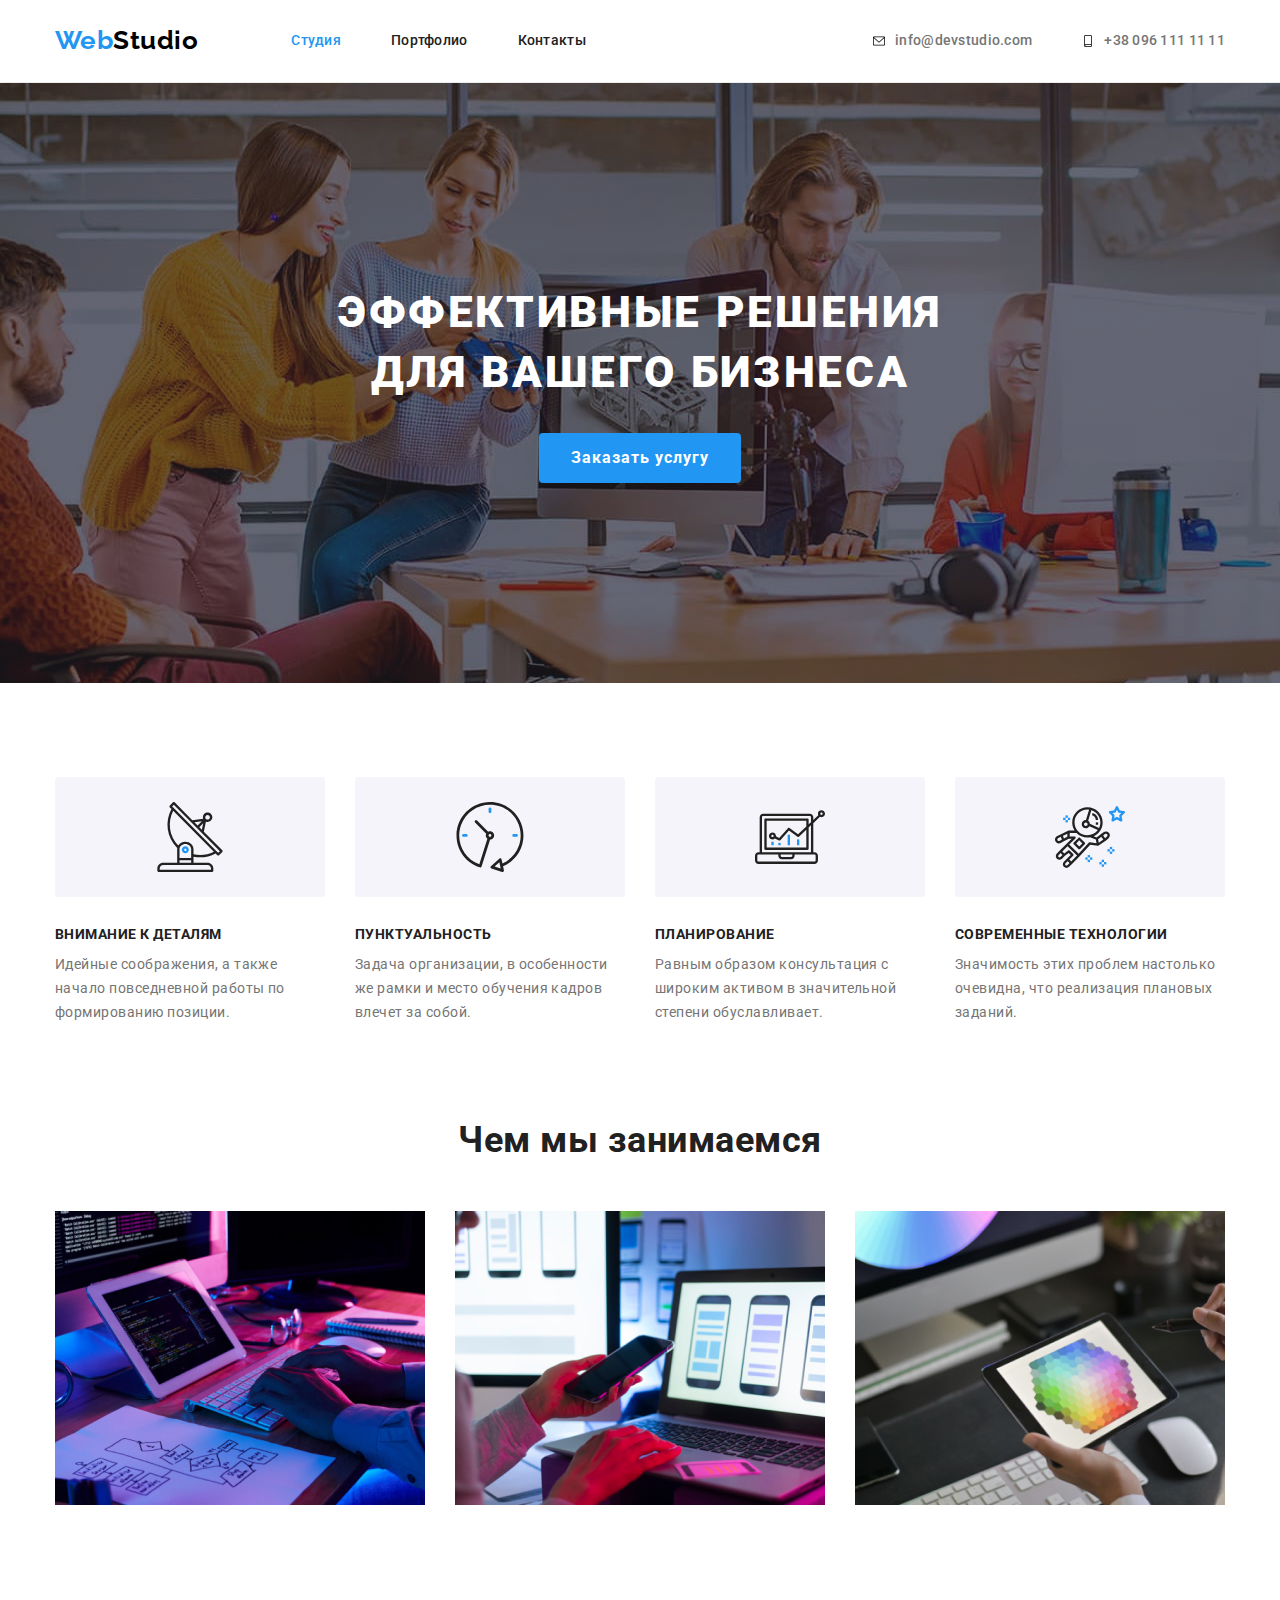
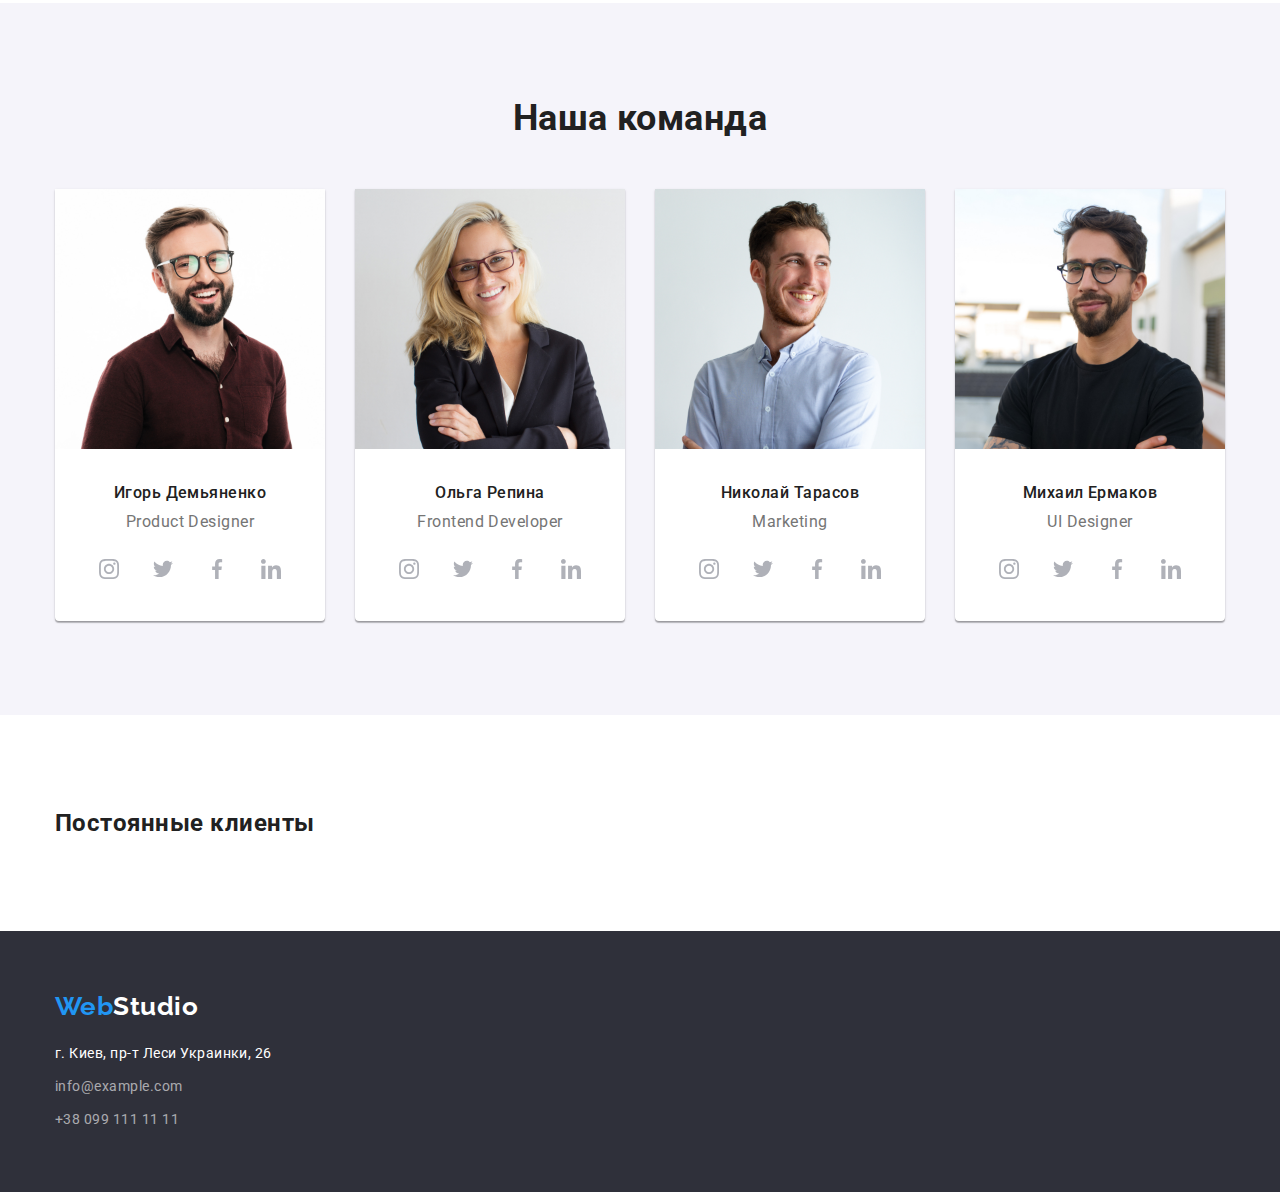
==== index.html @ ecc4beb7 "I copied the repository of the fourth homework" ====
<!DOCTYPE html>
<html lang="ru">

<head>
	<meta charset="UTF-8" />
	<meta http-equiv="X-UA-Compatible" content="IE=edge" />
	<meta name="viewport" content="width=device-width, initial-scale=1.0" />
	<title>Studio</title>
	<link rel="preconnect" href="https://fonts.googleapis.com" />
	<link rel="preconnect" href="https://fonts.gstatic.com" crossorigin />
	<link
		href="https://fonts.googleapis.com/css2?family=Raleway:wght@700&family=Roboto:wght@400;500;700;900&display=swap"
		rel="stylesheet" />
	<link rel="stylesheet" href="https://cdnjs.cloudflare.com/ajax/libs/modern-normalize/1.1.0/modern-normalize.min.css"
		integrity="sha512-wpPYUAdjBVSE4KJnH1VR1HeZfpl1ub8YT/NKx4PuQ5NmX2tKuGu6U/JRp5y+Y8XG2tV+wKQpNHVUX03MfMFn9Q=="
		crossorigin="anonymous" referrerpolicy="no-referrer" />
	<link rel="stylesheet" href="./CSS/styles.css" />
</head>

<body>
	<!-- Шапка сторінки -->
	<header class="header">
		<div class="container main-nav">
			<nav class="nav">
				<a href="https://rodvelles.github.io/goit-markup-hw-03/" lang="en" class="logo">
					<span class="caption">Web</span>Studio</a>
				<ul class="site-nav list">
					<li class="item">
						<a href="https://rodvelles.github.io/goit-markup-hw-03/" class="link corrent">Студия</a>
					</li>
					<li class="item"><a href="./portfolio.html" class="link">Портфолио</a></li>
					<li class="item"><a href="" class="link">Контакты</a></li>
				</ul>
			</nav>

			<ul class="more list">
				<li class="item"><a href="mailto:info@devstudio.com" lang="en" class="more-link"><svg class="icon-nav"
							width="12px" height="16px">
							<use href="./images/SVG/symbol-defs.svg#icon-envelope"></use>
						</svg> info@devstudio.com</a></li>
				<li class="item"><a href="tel:+380961111111" class="more-link"><svg class="icon-nav" width="12px"
							height="16px">
							<use href="./images/SVG/symbol-defs.svg#icon-smartphone"></use>
						</svg> +38 096 111 11 11</a></li>
			</ul>
		</div>
	</header>

	<!-- Унікальний контент сторінки -->
	<main>
		<!-- Головний банер -->
		<section class="hero">
			<h1 class="hero-title">ЭФФЕКТИВНЫЕ РЕШЕНИЯ ДЛЯ ВАШЕГО БИЗНЕСА</h1>
			<button type="button" class="button">Заказать услугу</button>
		</section>

		<!-- Список переваг -->
		<section class="section">
			<div class="container">
				<h2 class="section-title hidden">Преимущества услуг</h2>
				<ul class="list-items section-list">
					<li class="item-box icon-antenna">
						<h3 class="section-subtitle">ВНИМАНИЕ К ДЕТАЛЯМ</h3>
						<p class="section-text">
							Идейные соображения, а также начало повседневной работы по формированию позиции.
						</p>
					</li>
					<li class="item-box icon-clock">
						<h3 class="section-subtitle">ПУНКТУАЛЬНОСТЬ</h3>
						<p class="section-text">
							Задача организации, в особенности же рамки и место обучения кадров влечет за собой.
						</p>
					</li>
					<li class="item-box icon-diagram">
						<h3 class="section-subtitle">ПЛАНИРОВАНИЕ</h3>
						<p class="section-text">
							Равным образом консультация с широким активом в значительной степени обуславливает.
						</p>
					</li>
					<li class="item-box icon-astronaut">
						<h3 class="section-subtitle">СОВРЕМЕННЫЕ ТЕХНОЛОГИИ</h3>
						<p class="section-text">Значимость этих проблем настолько очевидна, что реализация плановых
							заданий.</p>
					</li>
				</ul>
			</div>
		</section>

		<!-- Розгляд послуг -->
		<section class="section sidebar">
			<div class="container">
				<h2 class="section-title heading">Чем мы занимаемся</h2>
				<ul class="list-items">
					<li><img src="./images/work1.jpg" alt="Работа с кодом" width="370" /></li>
					<li><img src="./images/work2.jpg" alt="Работа с интерфейсом" width="370" /></li>
					<li><img src="./images/work3.jpg" alt="Работа с цветами" width="370" /></li>
				</ul>
			</div>
		</section>

		<!-- Члени команди -->
		<section class="section section-team">
			<div class="container">
				<h2 class="section-title">Наша команда</h2>
				<ul class="list-items">
					<li class="team-box">
						<img src="./images/foto1.jpg" alt="Игорь Демьяненко" width="270" />
						<div class="text-container">
							<h3 class="section-name">Игорь Демьяненко</h3>
							<p lang="en" class="profession">Product Designer</p>
							<ul class="net">
								<li class="network"><a href="" class="inst"><svg class="network-icon" width="20px"
											height="20px">
											<use href="./images/SVG/symbol-defs.svg#icon-instagram"></use>
										</svg></a></li>
								<li class="network"><a href="" class="inst"><svg class="network-icon" width="20px"
											height="20px">
											<use href="./images/SVG/symbol-defs.svg#icon-twitter"></use>
										</svg></a></li>
								<li class="network"><a href="" class="inst"><svg class="network-icon" width="20px"
											height="20px">
											<use href="./images/SVG/symbol-defs.svg#icon-facebook"></use>
										</svg></a></li>
								<li class="network"><a href="" class="inst"><svg class="network-icon" width="20px"
											height="20px">
											<use href="./images/SVG/symbol-defs.svg#icon-linkedin"></use>
										</svg></a></li>
							</ul>
						</div>

					</li>
					<li class="team-box">
						<img src="./images/foto2.jpg" alt="Ольга Репина" width="270" />
						<div class="text-container">
							<h3 class="section-name">Ольга Репина</h3>
							<p lang="en" class="profession">Frontend Developer</p>
							<ul class="net">
								<li class="network"><a href="" class="inst"><svg class="network-icon" width="20px"
											height="20px">
											<use href="./images/SVG/symbol-defs.svg#icon-instagram"></use>
										</svg></a></li>
								<li class="network"><a href="" class="inst"><svg class="network-icon" width="20px"
											height="20px">
											<use href="./images/SVG/symbol-defs.svg#icon-twitter"></use>
										</svg></a></li>
								<li class="network"><a href="" class="inst"><svg class="network-icon" width="20px"
											height="20px">
											<use href="./images/SVG/symbol-defs.svg#icon-facebook"></use>
										</svg></a></li>
								<li class="network"><a href="" class="inst"><svg class="network-icon" width="20px"
											height="20px">
											<use href="./images/SVG/symbol-defs.svg#icon-linkedin"></use>
										</svg></a></li>
							</ul>
						</div>

					</li>
					<li class="team-box">
						<img src="./images/foto3.jpg" alt="Николай Тарасов" width="270" />
						<div class="text-container">
							<h3 class="section-name">Николай Тарасов</h3>
							<p lang="en" class="profession">Marketing</p>
							<ul class="net">
								<li class="network"><a href="" class="inst"><svg class="network-icon" width="20px"
											height="20px">
											<use href="./images/SVG/symbol-defs.svg#icon-instagram"></use>
										</svg></a></li>
								<li class="network"><a href="" class="inst"><svg class="network-icon" width="20px"
											height="20px">
											<use href="./images/SVG/symbol-defs.svg#icon-twitter"></use>
										</svg></a></li>
								<li class="network"><a href="" class="inst"><svg class="network-icon" width="20px"
											height="20px">
											<use href="./images/SVG/symbol-defs.svg#icon-facebook"></use>
										</svg></a></li>
								<li class="network"><a href="" class="inst"><svg class="network-icon" width="20px"
											height="20px">
											<use href="./images/SVG/symbol-defs.svg#icon-linkedin"></use>
										</svg></a></li>
							</ul>
						</div>

					</li>
					<li class="team-box">
						<img src="./images/foto4.jpg" alt="Михаил Ермаков" width="270" />
						<div class="text-container">
							<h3 class="section-name">Михаил Ермаков</h3>
							<p lang="en" class="profession">UI Designer</p>
							<ul class="net">
								<li class="network"><a href="" class="inst"><svg class="network-icon" width="20px"
											height="20px">
											<use href="./images/SVG/symbol-defs.svg#icon-instagram"></use>
										</svg></a></li>
								<li class="network"><a href="" class="inst"><svg class="network-icon" width="20px"
											height="20px">
											<use href="./images/SVG/symbol-defs.svg#icon-twitter"></use>
										</svg></a></li>
								<li class="network"><a href="" class="inst"><svg class="network-icon" width="20px"
											height="20px">
											<use href="./images/SVG/symbol-defs.svg#icon-facebook"></use>
										</svg></a></li>
								<li class="network"><a href="" class="inst"><svg class="network-icon" width="20px"
											height="20px">
											<use href="./images/SVG/symbol-defs.svg#icon-linkedin"></use>
										</svg></a></li>
							</ul>
						</div>

					</li>
				</ul>
			</div>
		</section>
		<section class="section-client">
			<div class="container">
				<h2 class="section-title">Постоянные клиенты</h2>
			</div>
		</section>
	</main>

	<!-- Нижні дані -->
	<footer class="footer">
		<div class="container footer-nav">
			<div>
				<a href="https://rodvelles.github.io/goit-markup-hw-03/" lang="en" class="logo slogan">
					<span class="caption">Web</span>Studio</a>
				<address class="address">
					<ul class="footer-adres list">
						<li class="link-addres">
							<a href="https://goo.gl/maps/L85GYHgYwXiJg4kZ8" target="_blank" rel="noreferrer noopener"
								class="address-map">
								г. Киев, пр-т Леси Украинки, 26
							</a>
						</li>
						<li class="link-addres">
							<a href="mailto:info@example.com" class="address-link">info@example.com</a>
						</li>
						<li class="link-addres">
							<a href="tel:+380991111111" class="address-link">+38 099 111 11 11</a>
						</li>
					</ul>
				</address>
			</div>
		</div>
	</footer>
</body>

</html>
---- CSS/styles.css ----
/* Основні кольора для текста 
    Голубий колір заголовка #2196F3;
    Чорний колір заголовка #000000;

    Чорний колір тексту #212121;
    Синій колір наведення #2196F3;

    Білий колір тексту #FFFFFF;
    Білий клір кнопки #FFFFFF;
    Синій колір кнопки #2196F3;
    Сірий колір адреси #2196F3;
    Сірий колір доповнення #757575;
    Сірий колр нижньої адреси rgba(255, 255, 255, 0.6);

    Колір сторінки #E5E5E5;
    Колір Плакату #2F303A;
    Колір вікна команди #F5F4FA;

    Колір кнопки фільтра #F5F4FA;

*/

/* Утиліти */
html {
	box-sizing: border-box;
}

*,
*::before,
*::after {
	box-sizing: inherit;
	padding: 0;
	margin: 0;
}

:root {
	--primary-text-color: #757575;
	--title-color: #212121;
	--accent-color: #2196f3;
	--primary-btn-bgc: #f5f4fa;
	--accent-btn-color: #ffffff;
	--primary-icon-color: #AFB1B8;
}

body {
	background-color: #ffffff;
	color: var(--title-color);
	font-family: Roboto, sans-serif;
	letter-spacing: 0.03em;
}

ul {
	list-style: none;
}

.list {
	margin: 0;
	padding: 0;
}

/* Оформлення шапки */
.header {
	padding-top: 25px;
	padding-bottom: 25px;
	border-bottom: 1px solid #ececec;
}

.container {
	margin-left: auto;
	margin-right: auto;
	width: 1200px;
	padding-right: 15px;
	padding-left: 15px;
}

/* Позиціювання шапки */
.nav {
	display: flex;
}

.logo {
	color: #000000;
	font-family: Raleway, sans-seri;
	font-weight: 700;
	font-size: 26px;
	line-height: 1.19;
	text-decoration: none;
}

.caption {
	color: #2196f3;
	font-weight: 700;
	font-size: 26px;
	line-height: 1.19;
}

.main-nav {
	display: flex;
	flex-direction: row;
	align-items: center;
}

/* Сайт зараз */

.site-nav {
	display: flex;
	align-items: center;
	margin-left: 93px;
}

.site-nav .item:not(:last-child) {
	margin-right: 50px;
}

.site-nav .link {
	display: block;
	padding-top: 8px;
	padding-bottom: 8px;

	color: #212121;
	font-weight: 500;
	font-size: 14px;
	line-height: 1.14;
	letter-spacing: 0.02em;
	text-decoration: none;
}

.site-nav .link:hover,
.site-nav .link:focus {
	color: var(--accent-color);
}

.site-nav .link.corrent {
	color: var(--accent-color);
}

/* ПОшта з телефоном */
.more.list {
	margin-left: auto;
	display: flex;
	justify-content: center;
	align-items: center;
}

.more .item:not(:last-child) {
	margin-right: 50px;
}

.icon-nav {
	margin-right: 10px;
}

.more .more-link {
	display: flex;
	justify-content: center;
	align-items: center;

	color: #757575;
	font-weight: 500;
	font-size: 14px;
	line-height: 1.14;
	letter-spacing: 0.02em;
	text-decoration: none;
}

.more .more-link:hover,
.more .more-link:focus {
	color: #2196f3;
	fill: var(--accent-color);
}

/* Герой */
.hero {
	padding-top: 200px;
	padding-bottom: 200px;
	height: 600px;
	max-width: 1600px;
	margin-left: auto;
	margin-right: auto;

	background-image: linear-gradient(to right, rgba(47, 48, 58, 0.4), rgba(47, 48, 58, 0.4)), url(../images/hero.jpg);
	background-repeat: no-repeat;
	background-position: center;
	background-size: cover;

	background-color: #2f303a;
}

.hero .hero-title {
	max-width: 700px;
	margin: 0;
	padding: 0;
	margin-left: auto;
	margin-right: auto;
	margin-bottom: 30px;

	color: #ffffff;
	font-weight: 900;
	font-size: 44px;
	line-height: 1.36;
	text-align: center;
	letter-spacing: 0.06em;
	text-transform: uppercase;
}

.button {
	border-radius: 4px;
	padding: 10px 32px;
	min-width: 200px;
	border: none;
	margin-right: auto;
	margin-left: auto;

	font-family: inherit;
	color: #ffffff;
	background-color: #2196f3;
	font-weight: 700;
	font-size: 16px;
	line-height: 1.88;
	display: flex;
	align-items: center;
	text-align: center;
	letter-spacing: 0.06em;
}

/* Переваги помлуг */
.section {
	padding-top: 94px;
	padding-bottom: 94px;
}

.section .hidden {
	position: absolute;
	width: 1px;
	height: 1px;
	margin: -1px;
	border: 0;
	padding: 0;
	white-space: nowrap;
	clip-path: inset(100%);
	clip: rect(0 0 0 0);
	overflow: hidden;
}

.item-box::before {
	display: block;
	content: "";
	height: 120px;
    background-size: auto;
	background-repeat: no-repeat;
	background-position: center; 
	background: #F5F4FA;
    border-radius: 4px;
	margin-bottom: 30px;
}

.icon-antenna::before{
	background-image: url(../images/SVG/antenna.svg);
    background-size: auto;
	background-repeat: no-repeat;
	background-position: center; 
}

.icon-clock::before {
	background-image: url(../images/SVG/clock.svg);
    background-size: auto;
	background-repeat: no-repeat;
	background-position: center; 
}

.icon-diagram::before {
	background-image: url(../images/SVG/diagram.svg);
    background-size: auto;
	background-repeat: no-repeat;
	background-position: center; 
}

.icon-astronaut::before {
	background-image: url(../images/SVG/astronaut.svg);
    background-size: auto;
	background-repeat: no-repeat;
	background-position: center; 
}

.list-items {
	display: flex;
	justify-content: space-between;
	flex-wrap: wrap;
	margin: 0;
	padding: 0;
}

.item-box {
	width: 270px;
}

.section .section-title {
	margin-top: 0;
	margin-bottom: 50px;

	font-weight: 700;
	font-size: 36px;
	line-height: 1.17;
	text-align: center;
}

.section .section-subtitle {
	margin: 0;
	margin-bottom: 10px;

	font-weight: 700;
	font-size: 14px;
	line-height: 1.14;
	text-transform: uppercase;
}

.section .section-text {
	margin-top: 0;
	margin-bottom: 0;

	color: var(--primary-text-color);
	font-weight: 400;
	font-size: 14px;
	line-height: 1.71;
}

/* Розгляд послуг */
.section.sidebar {
	padding-top: 0;
}

/* Члени команди */
.section.section-team {
	background: #F5F4FA;
}

.team-box {
	width: 270px;
	box-shadow: 0px 1px 3px rgba(0, 0, 0, 0.12), 0px 1px 1px rgba(0, 0, 0, 0.14), 0px 2px 1px rgba(0, 0, 0, 0.2);
    border-radius: 0px 0px 4px 4px;

	background-color: #ffffff;
}

.text-container {
	padding-top: 30px;
	padding-bottom: 30px;
}

.section .section-name {
	margin-bottom: 10px;

	font-weight: 500;
	font-size: 16px;
	line-height: 1.19;
	text-align: center;
}

.section .profession {
	margin-top: 0;
	margin-bottom: 16px;

	color: #757575;
	font-weight: 400;
	font-size: 16px;
	line-height: 1.19;
	text-align: center;
}

.network {
	text-decoration: none;
	display: inline-block;
}

.inst {
	width: 44px;
	height: 44px;
	border-radius: 50%;
	display: flex;
	justify-content: center;
	align-items: center;
	fill: var(--primary-icon-color);
}

.network:not(:last-child){
	margin-right: 10px;
}
.net {
	display: flex;
	justify-content: center;
	align-items: center;
}

.inst:focus,
.inst:hover {
	fill: var(--accent-btn-color);
	background-color: var(--accent-color);
}

/* База клієнтів */
.section-client {
	padding-top: 94px;
	padding-bottom: 94px;

	background-color: #ffffff;
}

/* Футер */
.footer {
	background-color: #2f303a;
	padding-top: 60px;
	padding-bottom: 60px;
}

.footer-nav {
	display: flex;
}

.logo.slogan {
	color: #ffffff;
}

.address {
	margin-top: 20px;
}

.link-addres:not(:last-child) {
	margin-bottom: 9px;
}

.address .address-map {
	color: #ffffff;
	font-style: normal;
	font-weight: 400;
	font-size: 14px;
	line-height: 1.71;
	text-decoration: none;
}

.address .address-link {
	font-style: normal;
	font-weight: 400;
	font-size: 14px;
	line-height: 1.71;
	color: rgba(255, 255, 255, 0.6);
	text-decoration: none;
}

.address .address-link:hover,
.address .address-link:focus {
	color: var(--accent-color);
}

/* Портфоліо */
.visually-hidden {
	position: absolute;
	width: 1px;
	height: 1px;
	margin: -1px;
	border: 0;
	padding: 0;
	white-space: nowrap;
	clip-path: inset(100%);
	clip: rect(0 0 0 0);
	overflow: hidden;
}

/* Фільтир */

.buttons {
	display: flex;
	justify-content: center;
	margin-top: 0;
	margin-bottom: 50px;
}

.buttons .btn-item:not(:last-child) {
	margin-right: 8px;
}

.buttons .btn {
	border-radius: 4px;
	padding: 6px 22px;
	border: none;

	font-family: inherit;
	color: var(--title-color);
	background-color: var(--primary-btn-bgc);
	font-weight: 500;
	font-size: 16px;
	line-height: 1.62;
	text-align: center;
	letter-spacing: 0.03em;
}

.buttons .btn:hover,
.buttons .btn:focus {
	color: var(--accent-btn-color);
	background-color: var(--accent-color);
}

/* Список проектів */
.items {
	display: flex;
	flex-wrap: wrap;
	justify-content: center;
}

.items .item-features:not(:nth-child(n + 7)) {
	margin-bottom: 30px;
}

.items .item-features:not(:nth-child(3n)) {
	margin-right: 30px;
}

.link-content {
	text-decoration: none;
}

.feactures-content {
	padding: 20px 24px;
	border: 1px solid #eeeeee;
	border-top: none;
	background-color: #ffffff;
}

.items .subject {
	margin-bottom: 4px;
	text-align: start;

	color: var(--title-color);
	font-weight: 700;
	font-size: 18px;
	line-height: 2;
	letter-spacing: 0.06em;
}

.items .subject-text {
	color: var(--primary-text-color);
	font-weight: 400;
	font-size: 16px;
	line-height: 1.88;
}
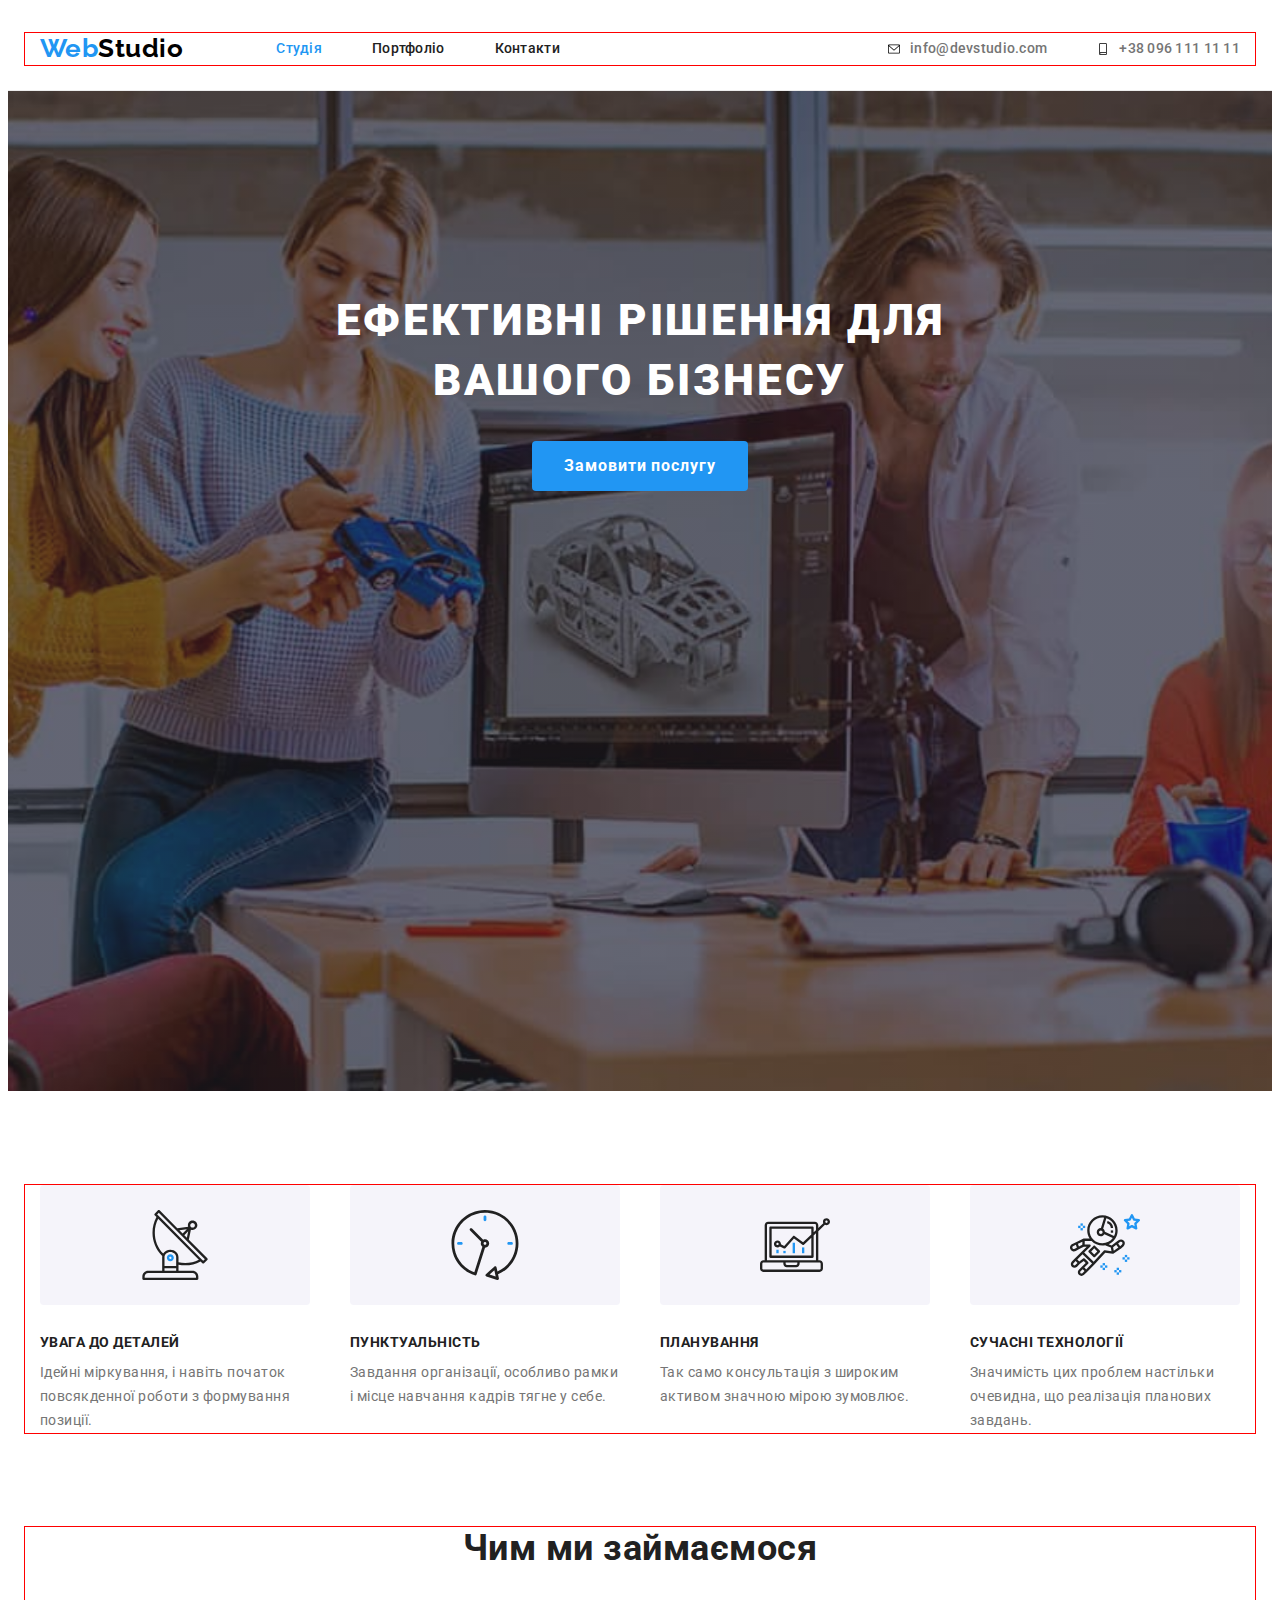
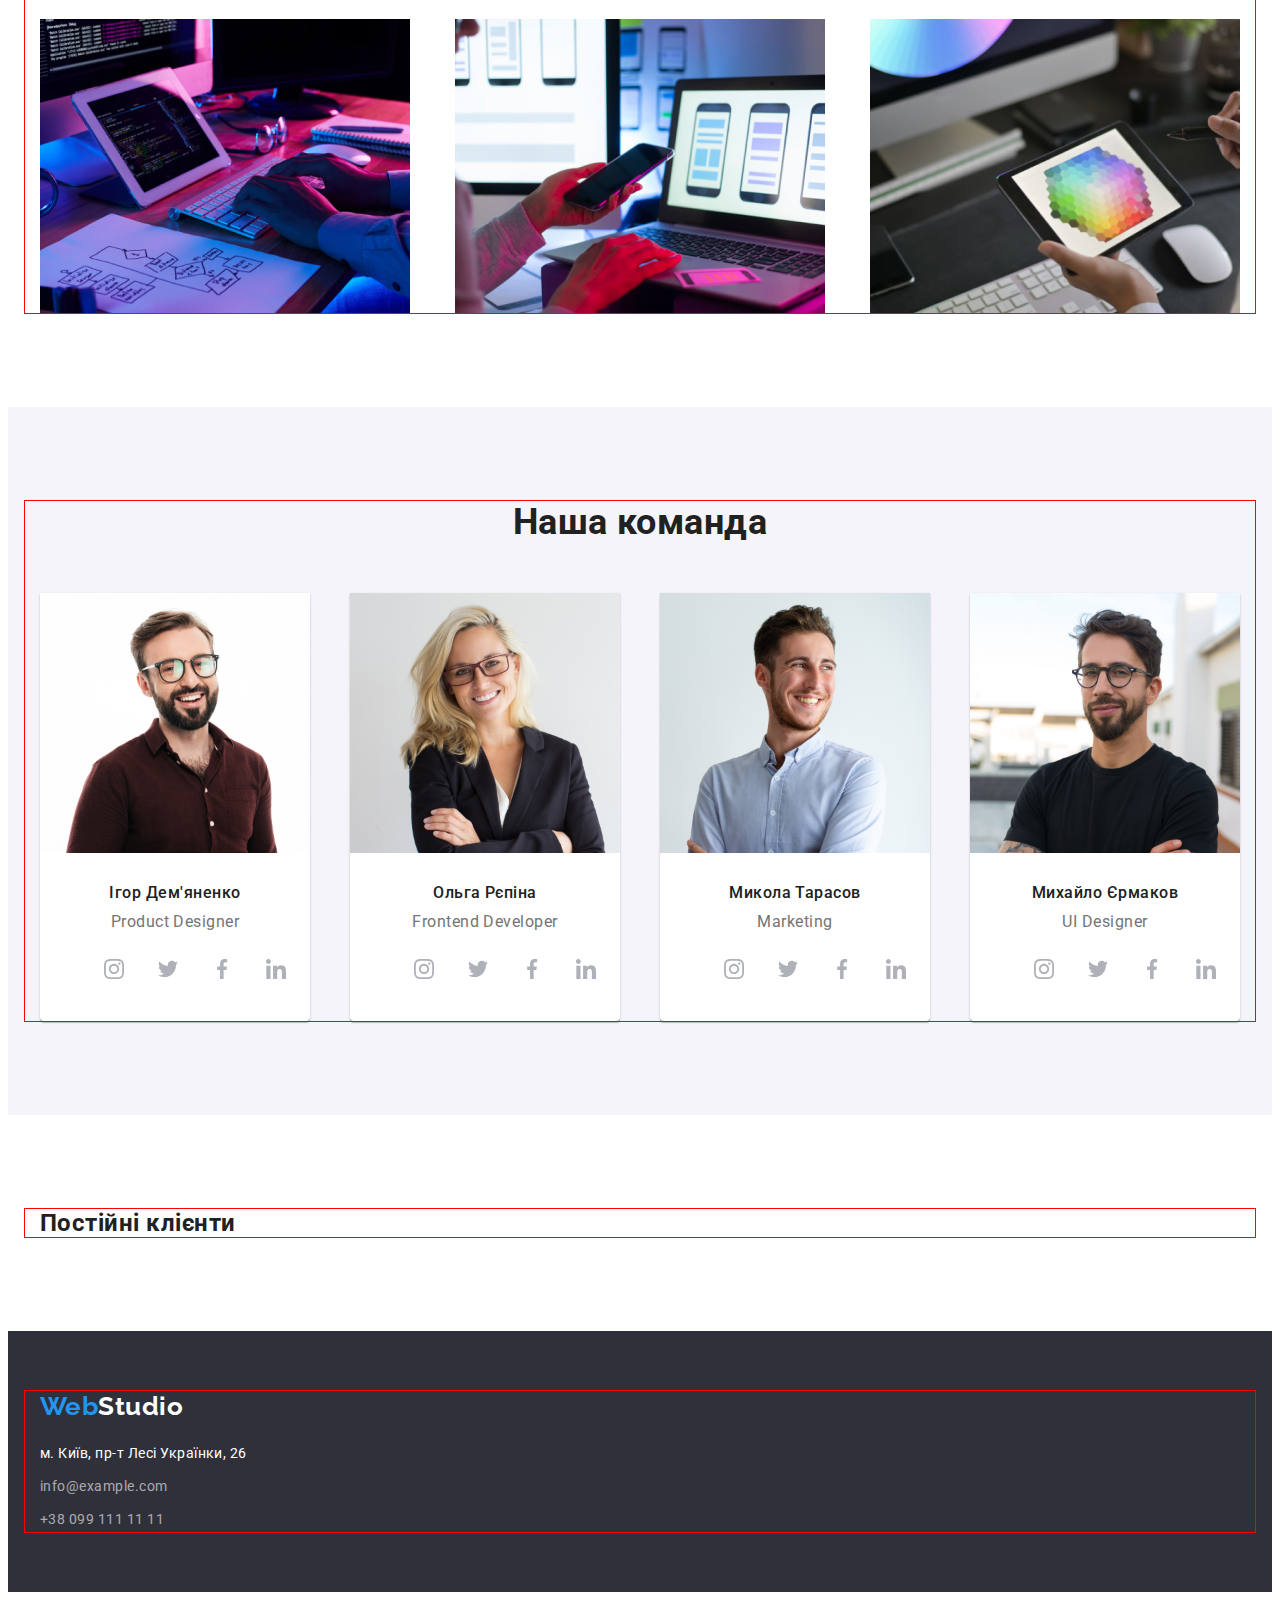
==== commit c42f8b7c: "Поміняв мову" ====
--- a/index.html
+++ b/index.html
@@ -1,5 +1,5 @@
 <!DOCTYPE html>
-<html lang="ru">
+<html lang="uk">
 
 <head>
 	<meta charset="UTF-8" />
@@ -26,10 +26,10 @@
 					<span class="caption">Web</span>Studio</a>
 				<ul class="site-nav list">
 					<li class="item">
-						<a href="https://rodvelles.github.io/goit-markup-hw-03/" class="link corrent">Студия</a>
-					</li>
-					<li class="item"><a href="./portfolio.html" class="link">Портфолио</a></li>
-					<li class="item"><a href="" class="link">Контакты</a></li>
+						<a href="https://rodvelles.github.io/goit-markup-hw-03/" class="link corrent">Студія</a>
+					</li>
+					<li class="item"><a href="./portfolio.html" class="link">Портфоліо</a></li>
+					<li class="item"><a href="" class="link">Контакти</a></li>
 				</ul>
 			</nav>
 
@@ -50,37 +50,38 @@
 	<main>
 		<!-- Головний банер -->
 		<section class="hero">
-			<h1 class="hero-title">ЭФФЕКТИВНЫЕ РЕШЕНИЯ ДЛЯ ВАШЕГО БИЗНЕСА</h1>
-			<button type="button" class="button">Заказать услугу</button>
+			<h1 class="hero-title">Ефективні рішення для вашого бізнесу</h1>
+			<button type="button" class="button">Замовити послугу</button>
 		</section>
 
 		<!-- Список переваг -->
 		<section class="section">
 			<div class="container">
-				<h2 class="section-title hidden">Преимущества услуг</h2>
+				<h2 class="section-title hidden">Переваги послуг</h2>
 				<ul class="list-items section-list">
 					<li class="item-box icon-antenna">
-						<h3 class="section-subtitle">ВНИМАНИЕ К ДЕТАЛЯМ</h3>
-						<p class="section-text">
-							Идейные соображения, а также начало повседневной работы по формированию позиции.
+						<h3 class="section-subtitle">УВАГА ДО ДЕТАЛЕЙ</h3>
+						<p class="section-text">
+							Ідейні міркування, і навіть початок повсякденної роботи з формування позиції.
 						</p>
 					</li>
 					<li class="item-box icon-clock">
-						<h3 class="section-subtitle">ПУНКТУАЛЬНОСТЬ</h3>
-						<p class="section-text">
-							Задача организации, в особенности же рамки и место обучения кадров влечет за собой.
+						<h3 class="section-subtitle">ПУНКТУАЛЬНІСТЬ</h3>
+						<p class="section-text">
+							Завдання організації, особливо рамки і місце навчання кадрів тягне у себе.
 						</p>
 					</li>
 					<li class="item-box icon-diagram">
-						<h3 class="section-subtitle">ПЛАНИРОВАНИЕ</h3>
-						<p class="section-text">
-							Равным образом консультация с широким активом в значительной степени обуславливает.
+						<h3 class="section-subtitle">ПЛАНУВАННЯ</h3>
+						<p class="section-text">
+							Так само консультація з широким активом значною мірою зумовлює.
 						</p>
 					</li>
 					<li class="item-box icon-astronaut">
-						<h3 class="section-subtitle">СОВРЕМЕННЫЕ ТЕХНОЛОГИИ</h3>
-						<p class="section-text">Значимость этих проблем настолько очевидна, что реализация плановых
-							заданий.</p>
+						<h3 class="section-subtitle">СУЧАСНІ ТЕХНОЛОГІЇ</h3>
+						<p class="section-text">
+							Значимість цих проблем настільки очевидна, що реалізація планових завдань.
+						</p>
 					</li>
 				</ul>
 			</div>
@@ -89,11 +90,11 @@
 		<!-- Розгляд послуг -->
 		<section class="section sidebar">
 			<div class="container">
-				<h2 class="section-title heading">Чем мы занимаемся</h2>
+				<h2 class="section-title heading">Чим ми займаємося</h2>
 				<ul class="list-items">
-					<li><img src="./images/work1.jpg" alt="Работа с кодом" width="370" /></li>
-					<li><img src="./images/work2.jpg" alt="Работа с интерфейсом" width="370" /></li>
-					<li><img src="./images/work3.jpg" alt="Работа с цветами" width="370" /></li>
+					<li><img src="./images/work1.jpg" alt="Робота з кодом" width="370" /></li>
+					<li><img src="./images/work2.jpg" alt="Робота з інтирфейсом" width="370" /></li>
+					<li><img src="./images/work3.jpg" alt="Робота з кольорами" width="370" /></li>
 				</ul>
 			</div>
 		</section>
@@ -106,7 +107,7 @@
 					<li class="team-box">
 						<img src="./images/foto1.jpg" alt="Игорь Демьяненко" width="270" />
 						<div class="text-container">
-							<h3 class="section-name">Игорь Демьяненко</h3>
+							<h3 class="section-name">Ігор Дем'яненко</h3>
 							<p lang="en" class="profession">Product Designer</p>
 							<ul class="net">
 								<li class="network"><a href="" class="inst"><svg class="network-icon" width="20px"
@@ -132,7 +133,7 @@
 					<li class="team-box">
 						<img src="./images/foto2.jpg" alt="Ольга Репина" width="270" />
 						<div class="text-container">
-							<h3 class="section-name">Ольга Репина</h3>
+							<h3 class="section-name">Ольга Рєпіна</h3>
 							<p lang="en" class="profession">Frontend Developer</p>
 							<ul class="net">
 								<li class="network"><a href="" class="inst"><svg class="network-icon" width="20px"
@@ -158,7 +159,7 @@
 					<li class="team-box">
 						<img src="./images/foto3.jpg" alt="Николай Тарасов" width="270" />
 						<div class="text-container">
-							<h3 class="section-name">Николай Тарасов</h3>
+							<h3 class="section-name">Микола Тарасов</h3>
 							<p lang="en" class="profession">Marketing</p>
 							<ul class="net">
 								<li class="network"><a href="" class="inst"><svg class="network-icon" width="20px"
@@ -184,7 +185,7 @@
 					<li class="team-box">
 						<img src="./images/foto4.jpg" alt="Михаил Ермаков" width="270" />
 						<div class="text-container">
-							<h3 class="section-name">Михаил Ермаков</h3>
+							<h3 class="section-name">Михайло Єрмаков</h3>
 							<p lang="en" class="profession">UI Designer</p>
 							<ul class="net">
 								<li class="network"><a href="" class="inst"><svg class="network-icon" width="20px"
@@ -212,7 +213,7 @@
 		</section>
 		<section class="section-client">
 			<div class="container">
-				<h2 class="section-title">Постоянные клиенты</h2>
+				<h2 class="section-title">Постійні клієнти</h2>
 			</div>
 		</section>
 	</main>
@@ -228,7 +229,7 @@
 						<li class="link-addres">
 							<a href="https://goo.gl/maps/L85GYHgYwXiJg4kZ8" target="_blank" rel="noreferrer noopener"
 								class="address-map">
-								г. Киев, пр-т Леси Украинки, 26
+								м. Київ, пр-т Лесі Українки, 26
 							</a>
 						</li>
 						<li class="link-addres">
--- a/CSS/styles.css
+++ b/CSS/styles.css
@@ -21,16 +21,22 @@
 */
 
 /* Утиліти */
-html {
-	box-sizing: border-box;
-}
-
-*,
-*::before,
-*::after {
-	box-sizing: inherit;
-	padding: 0;
+h1,
+h2,
+h3,
+h4,
+h5,
+h6,
+p {
 	margin: 0;
+}
+
+button {
+	cursor: pointer;
+}
+
+img {
+	display: block;
 }
 
 :root {
@@ -54,6 +60,7 @@
 }
 
 .list {
+	list-style: none;
 	margin: 0;
 	padding: 0;
 }
@@ -71,9 +78,16 @@
 	width: 1200px;
 	padding-right: 15px;
 	padding-left: 15px;
+	outline: 1px solid red;
 }
 
 /* Позиціювання шапки */
+
+.main-nav {
+	display: flex;
+	align-items: center;
+}
+
 .nav {
 	display: flex;
 }
@@ -94,11 +108,6 @@
 	line-height: 1.19;
 }
 
-.main-nav {
-	display: flex;
-	flex-direction: row;
-	align-items: center;
-}
 
 /* Сайт зараз */
 
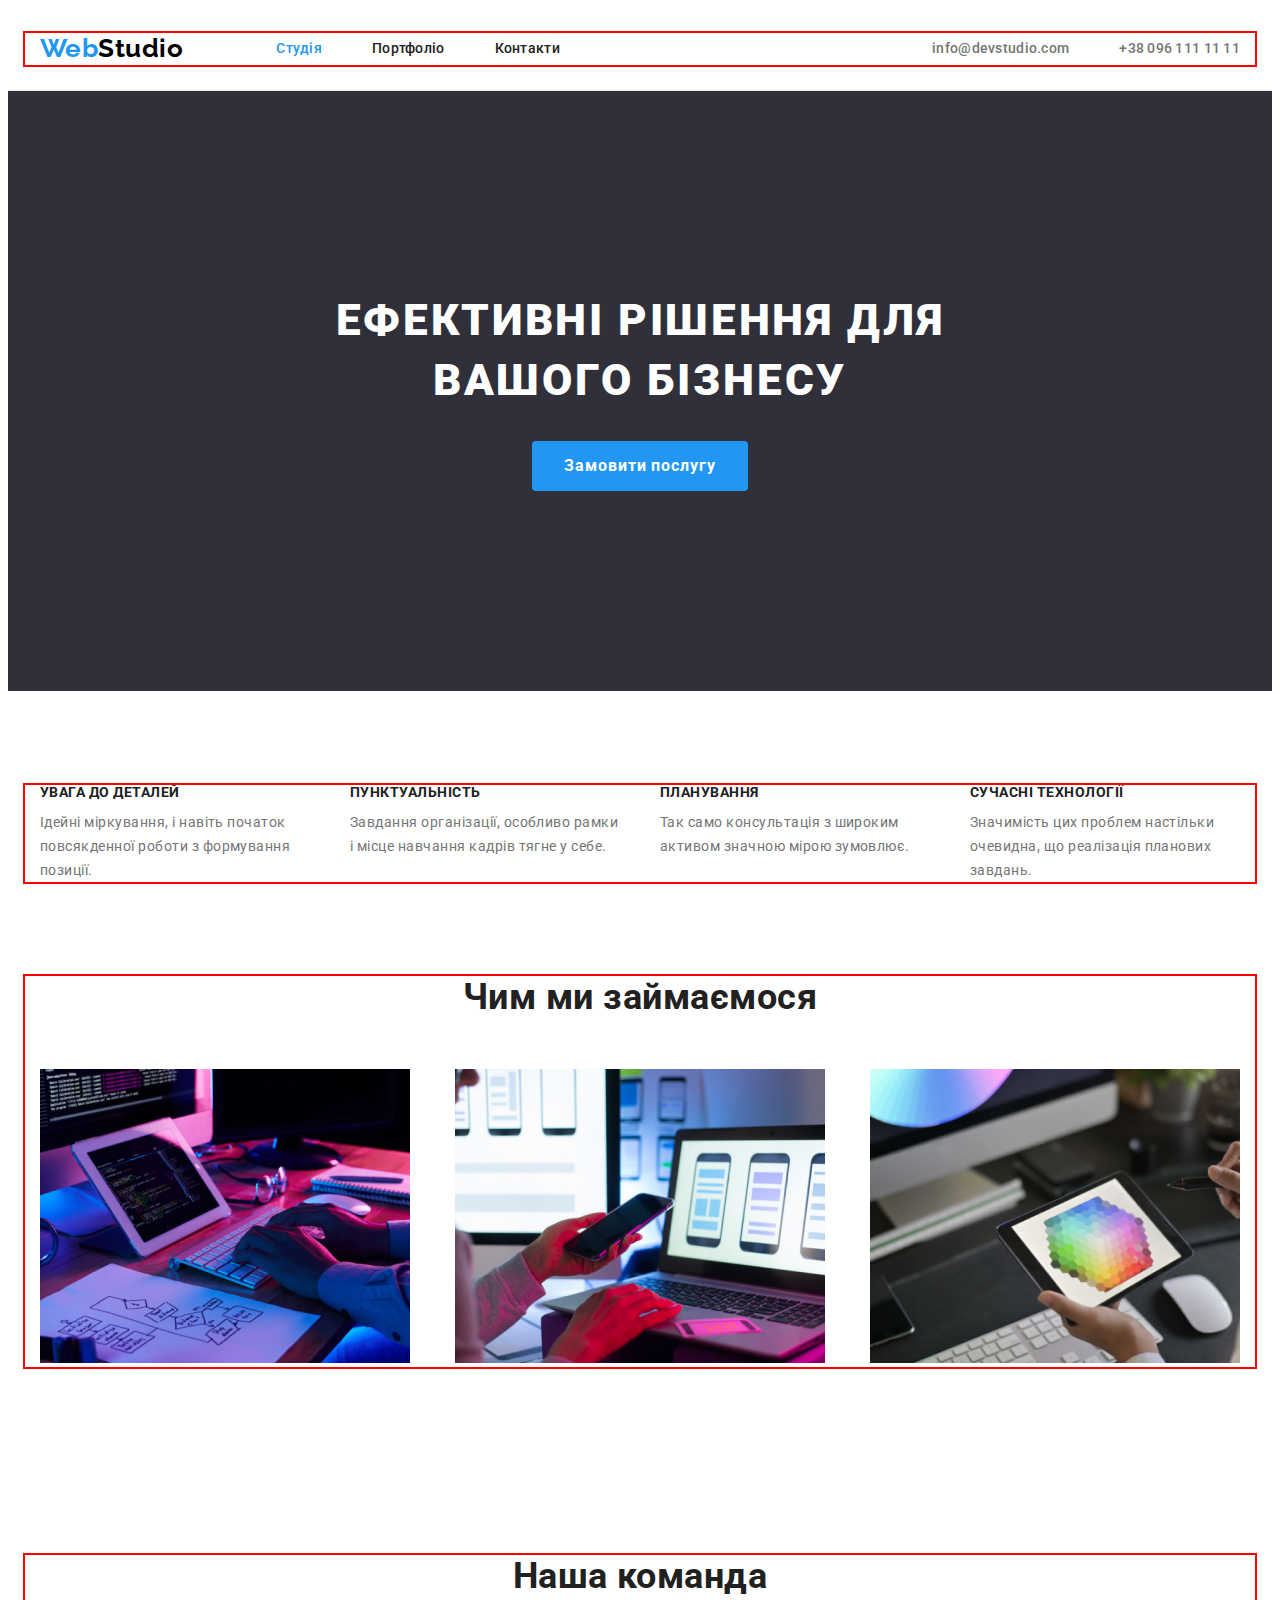
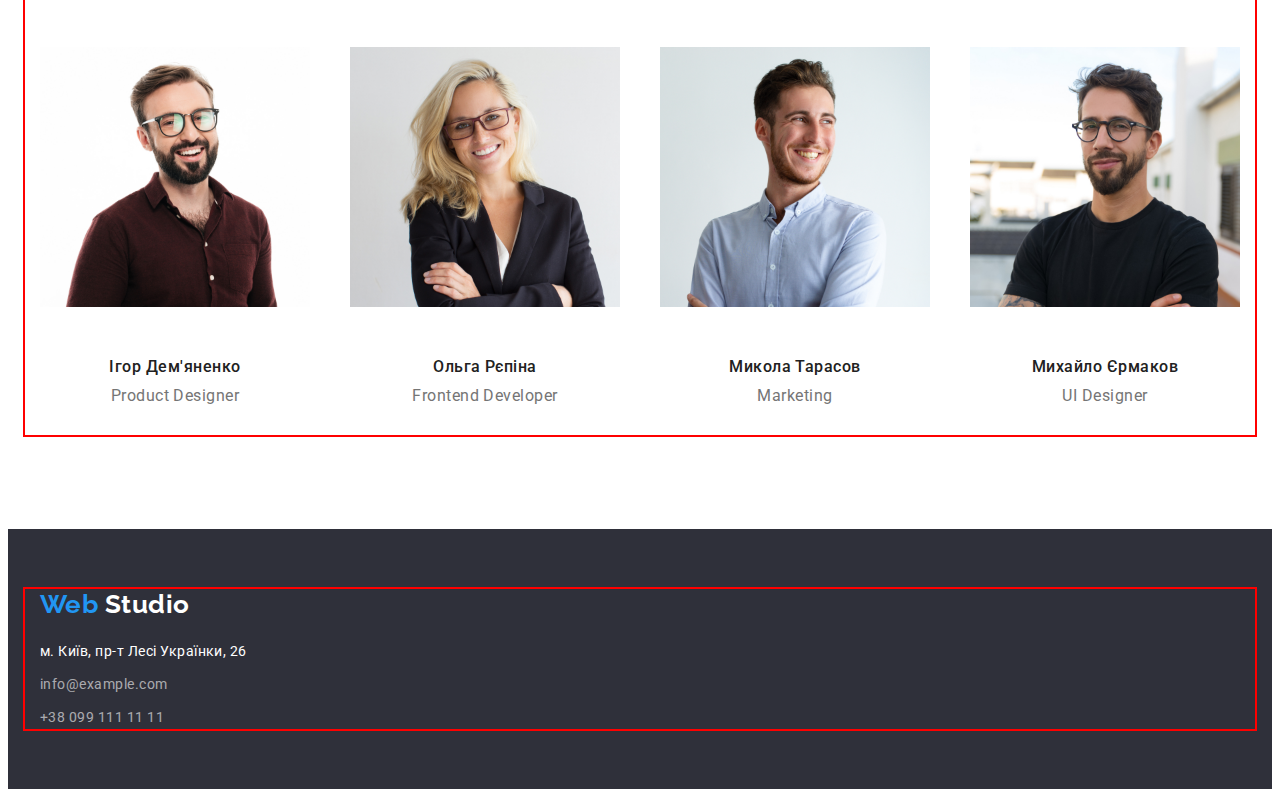
==== commit 67bbd4ad: "Переоформлення тесту" ====
--- a/index.html
+++ b/index.html
@@ -5,7 +5,7 @@
 	<meta charset="UTF-8" />
 	<meta http-equiv="X-UA-Compatible" content="IE=edge" />
 	<meta name="viewport" content="width=device-width, initial-scale=1.0" />
-	<title>Studio</title>
+	<title>Document</title>
 	<link rel="preconnect" href="https://fonts.googleapis.com" />
 	<link rel="preconnect" href="https://fonts.gstatic.com" crossorigin />
 	<link
@@ -18,12 +18,15 @@
 </head>
 
 <body>
-	<!-- Шапка сторінки -->
+
+	<!-- --------------- Шапка сторінки --------------- -->
+
 	<header class="header">
 		<div class="container main-nav">
 			<nav class="nav">
 				<a href="https://rodvelles.github.io/goit-markup-hw-03/" lang="en" class="logo">
-					<span class="caption">Web</span>Studio</a>
+					<span class="caption">Web</span>Studio
+				</a>
 				<ul class="site-nav list">
 					<li class="item">
 						<a href="https://rodvelles.github.io/goit-markup-hw-03/" class="link corrent">Студія</a>
@@ -34,196 +37,118 @@
 			</nav>
 
 			<ul class="more list">
-				<li class="item"><a href="mailto:info@devstudio.com" lang="en" class="more-link"><svg class="icon-nav"
-							width="12px" height="16px">
-							<use href="./images/SVG/symbol-defs.svg#icon-envelope"></use>
-						</svg> info@devstudio.com</a></li>
-				<li class="item"><a href="tel:+380961111111" class="more-link"><svg class="icon-nav" width="12px"
-							height="16px">
-							<use href="./images/SVG/symbol-defs.svg#icon-smartphone"></use>
-						</svg> +38 096 111 11 11</a></li>
+				<li class="item"><a href="mailto:info@devstudio.com" lang="en" class="more-link">info@devstudio.com</a>
+				</li>
+				<li class="item"><a href="tel:+380961111111" class="more-link">+38 096 111 11 11</a></li>
 			</ul>
 		</div>
 	</header>
 
-	<!-- Унікальний контент сторінки -->
+	<!-- --------------- Унікальний контент сторінки --------------- -->
+
 	<main>
-		<!-- Головний банер -->
+
+		<!-- --------------- Головний банер --------------- -->
+
 		<section class="hero">
 			<h1 class="hero-title">Ефективні рішення для вашого бізнесу</h1>
 			<button type="button" class="button">Замовити послугу</button>
 		</section>
 
-		<!-- Список переваг -->
+		<!-- --------------- Список перева --------------- -->
+
 		<section class="section">
 			<div class="container">
 				<h2 class="section-title hidden">Переваги послуг</h2>
 				<ul class="list-items section-list">
-					<li class="item-box icon-antenna">
+					<li class="item-box">
 						<h3 class="section-subtitle">УВАГА ДО ДЕТАЛЕЙ</h3>
 						<p class="section-text">
 							Ідейні міркування, і навіть початок повсякденної роботи з формування позиції.
 						</p>
 					</li>
-					<li class="item-box icon-clock">
+					<li class="item-box">
 						<h3 class="section-subtitle">ПУНКТУАЛЬНІСТЬ</h3>
 						<p class="section-text">
 							Завдання організації, особливо рамки і місце навчання кадрів тягне у себе.
 						</p>
 					</li>
-					<li class="item-box icon-diagram">
+					<li class="item-box">
 						<h3 class="section-subtitle">ПЛАНУВАННЯ</h3>
 						<p class="section-text">
 							Так само консультація з широким активом значною мірою зумовлює.
 						</p>
 					</li>
-					<li class="item-box icon-astronaut">
+					<li class="item-box">
 						<h3 class="section-subtitle">СУЧАСНІ ТЕХНОЛОГІЇ</h3>
-						<p class="section-text">
-							Значимість цих проблем настільки очевидна, що реалізація планових завдань.
-						</p>
+						<p class="section-text">Значимість цих проблем настільки очевидна, що реалізація планових
+							завдань.</p>
 					</li>
 				</ul>
 			</div>
 		</section>
 
-		<!-- Розгляд послуг -->
+		<!-- --------------- Розгляд послу --------------- -->
+
 		<section class="section sidebar">
 			<div class="container">
 				<h2 class="section-title heading">Чим ми займаємося</h2>
 				<ul class="list-items">
-					<li><img src="./images/work1.jpg" alt="Робота з кодом" width="370" /></li>
-					<li><img src="./images/work2.jpg" alt="Робота з інтирфейсом" width="370" /></li>
-					<li><img src="./images/work3.jpg" alt="Робота з кольорами" width="370" /></li>
+					<li><img src="./images/work1.jpg" alt="Работа з кодом" width="370" /></li>
+					<li><img src="./images/work2.jpg" alt="Работа з інтерфейсом" width="370" /></li>
+					<li><img src="./images/work3.jpg" alt="Работа з кольорами" width="370" /></li>
 				</ul>
 			</div>
 		</section>
 
-		<!-- Члени команди -->
-		<section class="section section-team">
+		<!-- --------------- Члени команди --------------- -->
+
+		<section class="section">
 			<div class="container">
 				<h2 class="section-title">Наша команда</h2>
 				<ul class="list-items">
-					<li class="team-box">
-						<img src="./images/foto1.jpg" alt="Игорь Демьяненко" width="270" />
+					<li>
+						<img src="./images/foto1.jpg" alt="Ігор Дем'яненко" width="270" />
 						<div class="text-container">
 							<h3 class="section-name">Ігор Дем'яненко</h3>
 							<p lang="en" class="profession">Product Designer</p>
-							<ul class="net">
-								<li class="network"><a href="" class="inst"><svg class="network-icon" width="20px"
-											height="20px">
-											<use href="./images/SVG/symbol-defs.svg#icon-instagram"></use>
-										</svg></a></li>
-								<li class="network"><a href="" class="inst"><svg class="network-icon" width="20px"
-											height="20px">
-											<use href="./images/SVG/symbol-defs.svg#icon-twitter"></use>
-										</svg></a></li>
-								<li class="network"><a href="" class="inst"><svg class="network-icon" width="20px"
-											height="20px">
-											<use href="./images/SVG/symbol-defs.svg#icon-facebook"></use>
-										</svg></a></li>
-								<li class="network"><a href="" class="inst"><svg class="network-icon" width="20px"
-											height="20px">
-											<use href="./images/SVG/symbol-defs.svg#icon-linkedin"></use>
-										</svg></a></li>
-							</ul>
 						</div>
-
 					</li>
-					<li class="team-box">
-						<img src="./images/foto2.jpg" alt="Ольга Репина" width="270" />
+					<li>
+						<img src="./images/foto2.jpg" alt="Ольга Рєпіна" width="270" />
 						<div class="text-container">
 							<h3 class="section-name">Ольга Рєпіна</h3>
 							<p lang="en" class="profession">Frontend Developer</p>
-							<ul class="net">
-								<li class="network"><a href="" class="inst"><svg class="network-icon" width="20px"
-											height="20px">
-											<use href="./images/SVG/symbol-defs.svg#icon-instagram"></use>
-										</svg></a></li>
-								<li class="network"><a href="" class="inst"><svg class="network-icon" width="20px"
-											height="20px">
-											<use href="./images/SVG/symbol-defs.svg#icon-twitter"></use>
-										</svg></a></li>
-								<li class="network"><a href="" class="inst"><svg class="network-icon" width="20px"
-											height="20px">
-											<use href="./images/SVG/symbol-defs.svg#icon-facebook"></use>
-										</svg></a></li>
-								<li class="network"><a href="" class="inst"><svg class="network-icon" width="20px"
-											height="20px">
-											<use href="./images/SVG/symbol-defs.svg#icon-linkedin"></use>
-										</svg></a></li>
-							</ul>
 						</div>
-
 					</li>
-					<li class="team-box">
-						<img src="./images/foto3.jpg" alt="Николай Тарасов" width="270" />
+					<li>
+						<img src="./images/foto3.jpg" alt="Микола Тарасов" width="270" />
 						<div class="text-container">
 							<h3 class="section-name">Микола Тарасов</h3>
 							<p lang="en" class="profession">Marketing</p>
-							<ul class="net">
-								<li class="network"><a href="" class="inst"><svg class="network-icon" width="20px"
-											height="20px">
-											<use href="./images/SVG/symbol-defs.svg#icon-instagram"></use>
-										</svg></a></li>
-								<li class="network"><a href="" class="inst"><svg class="network-icon" width="20px"
-											height="20px">
-											<use href="./images/SVG/symbol-defs.svg#icon-twitter"></use>
-										</svg></a></li>
-								<li class="network"><a href="" class="inst"><svg class="network-icon" width="20px"
-											height="20px">
-											<use href="./images/SVG/symbol-defs.svg#icon-facebook"></use>
-										</svg></a></li>
-								<li class="network"><a href="" class="inst"><svg class="network-icon" width="20px"
-											height="20px">
-											<use href="./images/SVG/symbol-defs.svg#icon-linkedin"></use>
-										</svg></a></li>
-							</ul>
 						</div>
-
 					</li>
-					<li class="team-box">
-						<img src="./images/foto4.jpg" alt="Михаил Ермаков" width="270" />
+					<li>
+						<img src="./images/foto4.jpg" alt="Михайло Єрмаков" width="270" />
 						<div class="text-container">
 							<h3 class="section-name">Михайло Єрмаков</h3>
 							<p lang="en" class="profession">UI Designer</p>
-							<ul class="net">
-								<li class="network"><a href="" class="inst"><svg class="network-icon" width="20px"
-											height="20px">
-											<use href="./images/SVG/symbol-defs.svg#icon-instagram"></use>
-										</svg></a></li>
-								<li class="network"><a href="" class="inst"><svg class="network-icon" width="20px"
-											height="20px">
-											<use href="./images/SVG/symbol-defs.svg#icon-twitter"></use>
-										</svg></a></li>
-								<li class="network"><a href="" class="inst"><svg class="network-icon" width="20px"
-											height="20px">
-											<use href="./images/SVG/symbol-defs.svg#icon-facebook"></use>
-										</svg></a></li>
-								<li class="network"><a href="" class="inst"><svg class="network-icon" width="20px"
-											height="20px">
-											<use href="./images/SVG/symbol-defs.svg#icon-linkedin"></use>
-										</svg></a></li>
-							</ul>
 						</div>
-
 					</li>
 				</ul>
 			</div>
 		</section>
-		<section class="section-client">
-			<div class="container">
-				<h2 class="section-title">Постійні клієнти</h2>
-			</div>
-		</section>
 	</main>
 
-	<!-- Нижні дані -->
+	<!-- --------------- Нижні дані --------------- -->
+
 	<footer class="footer">
 		<div class="container footer-nav">
 			<div>
 				<a href="https://rodvelles.github.io/goit-markup-hw-03/" lang="en" class="logo slogan">
-					<span class="caption">Web</span>Studio</a>
+					<span class="caption">Web</span>
+					Studio
+				</a>
 				<address class="address">
 					<ul class="footer-adres list">
 						<li class="link-addres">
--- a/CSS/styles.css
+++ b/CSS/styles.css
@@ -20,24 +20,7 @@
 
 */
 
-/* Утиліти */
-h1,
-h2,
-h3,
-h4,
-h5,
-h6,
-p {
-	margin: 0;
-}
-
-button {
-	cursor: pointer;
-}
-
-img {
-	display: block;
-}
+/* --------------- Утиліти ---------------  */
 
 :root {
 	--primary-text-color: #757575;
@@ -45,7 +28,6 @@
 	--accent-color: #2196f3;
 	--primary-btn-bgc: #f5f4fa;
 	--accent-btn-color: #ffffff;
-	--primary-icon-color: #AFB1B8;
 }
 
 body {
@@ -60,16 +42,8 @@
 }
 
 .list {
-	list-style: none;
 	margin: 0;
 	padding: 0;
-}
-
-/* Оформлення шапки */
-.header {
-	padding-top: 25px;
-	padding-bottom: 25px;
-	border-bottom: 1px solid #ececec;
 }
 
 .container {
@@ -78,19 +52,22 @@
 	width: 1200px;
 	padding-right: 15px;
 	padding-left: 15px;
-	outline: 1px solid red;
-}
-
-/* Позиціювання шапки */
-
-.main-nav {
-	display: flex;
-	align-items: center;
+	outline: 2px solid red;
+}
+
+/* --------------- Оформлення шапки ---------------  */
+
+.header {
+	padding-top: 25px;
+	padding-bottom: 25px;
+	border-bottom: 1px solid #ececec;
 }
 
 .nav {
 	display: flex;
 }
+
+/* --------------- Логотип сайту ---------------  */
 
 .logo {
 	color: #000000;
@@ -107,16 +84,19 @@
 	font-size: 26px;
 	line-height: 1.19;
 }
-
-
-/* Сайт зараз */
+.main-nav {
+	display: flex;
+	flex-direction: row;
+	align-items: center;
+}
+
+/* --------------- Сайт зараз ---------------  */
 
 .site-nav {
 	display: flex;
 	align-items: center;
 	margin-left: 93px;
 }
-
 .site-nav .item:not(:last-child) {
 	margin-right: 50px;
 }
@@ -143,26 +123,21 @@
 	color: var(--accent-color);
 }
 
-/* ПОшта з телефоном */
-.more.list {
+/* --------------- Контактні дані ---------------  */
+
+.more {
 	margin-left: auto;
 	display: flex;
-	justify-content: center;
-	align-items: center;
 }
 
 .more .item:not(:last-child) {
 	margin-right: 50px;
 }
 
-.icon-nav {
-	margin-right: 10px;
-}
-
 .more .more-link {
-	display: flex;
-	justify-content: center;
-	align-items: center;
+	display: block;
+	padding-top: 8px;
+	padding-bottom: 8px;
 
 	color: #757575;
 	font-weight: 500;
@@ -175,23 +150,14 @@
 .more .more-link:hover,
 .more .more-link:focus {
 	color: #2196f3;
-	fill: var(--accent-color);
-}
-
-/* Герой */
+}
+
+/* --------------- Герой ---------------  */
+
 .hero {
 	padding-top: 200px;
 	padding-bottom: 200px;
-	height: 600px;
-	max-width: 1600px;
-	margin-left: auto;
-	margin-right: auto;
-
-	background-image: linear-gradient(to right, rgba(47, 48, 58, 0.4), rgba(47, 48, 58, 0.4)), url(../images/hero.jpg);
-	background-repeat: no-repeat;
-	background-position: center;
-	background-size: cover;
-
+	margin: 0;
 	background-color: #2f303a;
 }
 
@@ -220,7 +186,7 @@
 	margin-right: auto;
 	margin-left: auto;
 
-	font-family: inherit;
+	font-family: Roboto;
 	color: #ffffff;
 	background-color: #2196f3;
 	font-weight: 700;
@@ -232,7 +198,8 @@
 	letter-spacing: 0.06em;
 }
 
-/* Переваги помлуг */
+/* --------------- Переваги помлуг ---------------  */
+
 .section {
 	padding-top: 94px;
 	padding-bottom: 94px;
@@ -251,46 +218,6 @@
 	overflow: hidden;
 }
 
-.item-box::before {
-	display: block;
-	content: "";
-	height: 120px;
-    background-size: auto;
-	background-repeat: no-repeat;
-	background-position: center; 
-	background: #F5F4FA;
-    border-radius: 4px;
-	margin-bottom: 30px;
-}
-
-.icon-antenna::before{
-	background-image: url(../images/SVG/antenna.svg);
-    background-size: auto;
-	background-repeat: no-repeat;
-	background-position: center; 
-}
-
-.icon-clock::before {
-	background-image: url(../images/SVG/clock.svg);
-    background-size: auto;
-	background-repeat: no-repeat;
-	background-position: center; 
-}
-
-.icon-diagram::before {
-	background-image: url(../images/SVG/diagram.svg);
-    background-size: auto;
-	background-repeat: no-repeat;
-	background-position: center; 
-}
-
-.icon-astronaut::before {
-	background-image: url(../images/SVG/astronaut.svg);
-    background-size: auto;
-	background-repeat: no-repeat;
-	background-position: center; 
-}
-
 .list-items {
 	display: flex;
 	justify-content: space-between;
@@ -333,22 +260,10 @@
 	line-height: 1.71;
 }
 
-/* Розгляд послуг */
+/* --------------- Розгляд послуг ---------------  */
+
 .section.sidebar {
 	padding-top: 0;
-}
-
-/* Члени команди */
-.section.section-team {
-	background: #F5F4FA;
-}
-
-.team-box {
-	width: 270px;
-	box-shadow: 0px 1px 3px rgba(0, 0, 0, 0.12), 0px 1px 1px rgba(0, 0, 0, 0.14), 0px 2px 1px rgba(0, 0, 0, 0.2);
-    border-radius: 0px 0px 4px 4px;
-
-	background-color: #ffffff;
 }
 
 .text-container {
@@ -356,6 +271,8 @@
 	padding-bottom: 30px;
 }
 
+/* --------------- Члени команди ---------------  */
+
 .section .section-name {
 	margin-bottom: 10px;
 
@@ -367,7 +284,7 @@
 
 .section .profession {
 	margin-top: 0;
-	margin-bottom: 16px;
+	margin-bottom: 0;
 
 	color: #757575;
 	font-weight: 400;
@@ -376,45 +293,8 @@
 	text-align: center;
 }
 
-.network {
-	text-decoration: none;
-	display: inline-block;
-}
-
-.inst {
-	width: 44px;
-	height: 44px;
-	border-radius: 50%;
-	display: flex;
-	justify-content: center;
-	align-items: center;
-	fill: var(--primary-icon-color);
-}
-
-.network:not(:last-child){
-	margin-right: 10px;
-}
-.net {
-	display: flex;
-	justify-content: center;
-	align-items: center;
-}
-
-.inst:focus,
-.inst:hover {
-	fill: var(--accent-btn-color);
-	background-color: var(--accent-color);
-}
-
-/* База клієнтів */
-.section-client {
-	padding-top: 94px;
-	padding-bottom: 94px;
-
-	background-color: #ffffff;
-}
-
-/* Футер */
+/* --------------- Футер ---------------  */
+
 .footer {
 	background-color: #2f303a;
 	padding-top: 60px;
@@ -460,7 +340,8 @@
 	color: var(--accent-color);
 }
 
-/* Портфоліо */
+/* --------------- Портфоліо ---------------  */
+
 .visually-hidden {
 	position: absolute;
 	width: 1px;
@@ -474,7 +355,7 @@
 	overflow: hidden;
 }
 
-/* Фільтир */
+/* --------------- Фільтир ---------------  */
 
 .buttons {
 	display: flex;
@@ -492,7 +373,7 @@
 	padding: 6px 22px;
 	border: none;
 
-	font-family: inherit;
+	font-family: Roboto;
 	color: var(--title-color);
 	background-color: var(--primary-btn-bgc);
 	font-weight: 500;
@@ -508,7 +389,8 @@
 	background-color: var(--accent-color);
 }
 
-/* Список проектів */
+/* --------------- Список проектів ---------------  */
+
 .items {
 	display: flex;
 	flex-wrap: wrap;
@@ -550,4 +432,4 @@
 	font-weight: 400;
 	font-size: 16px;
 	line-height: 1.88;
-}+}
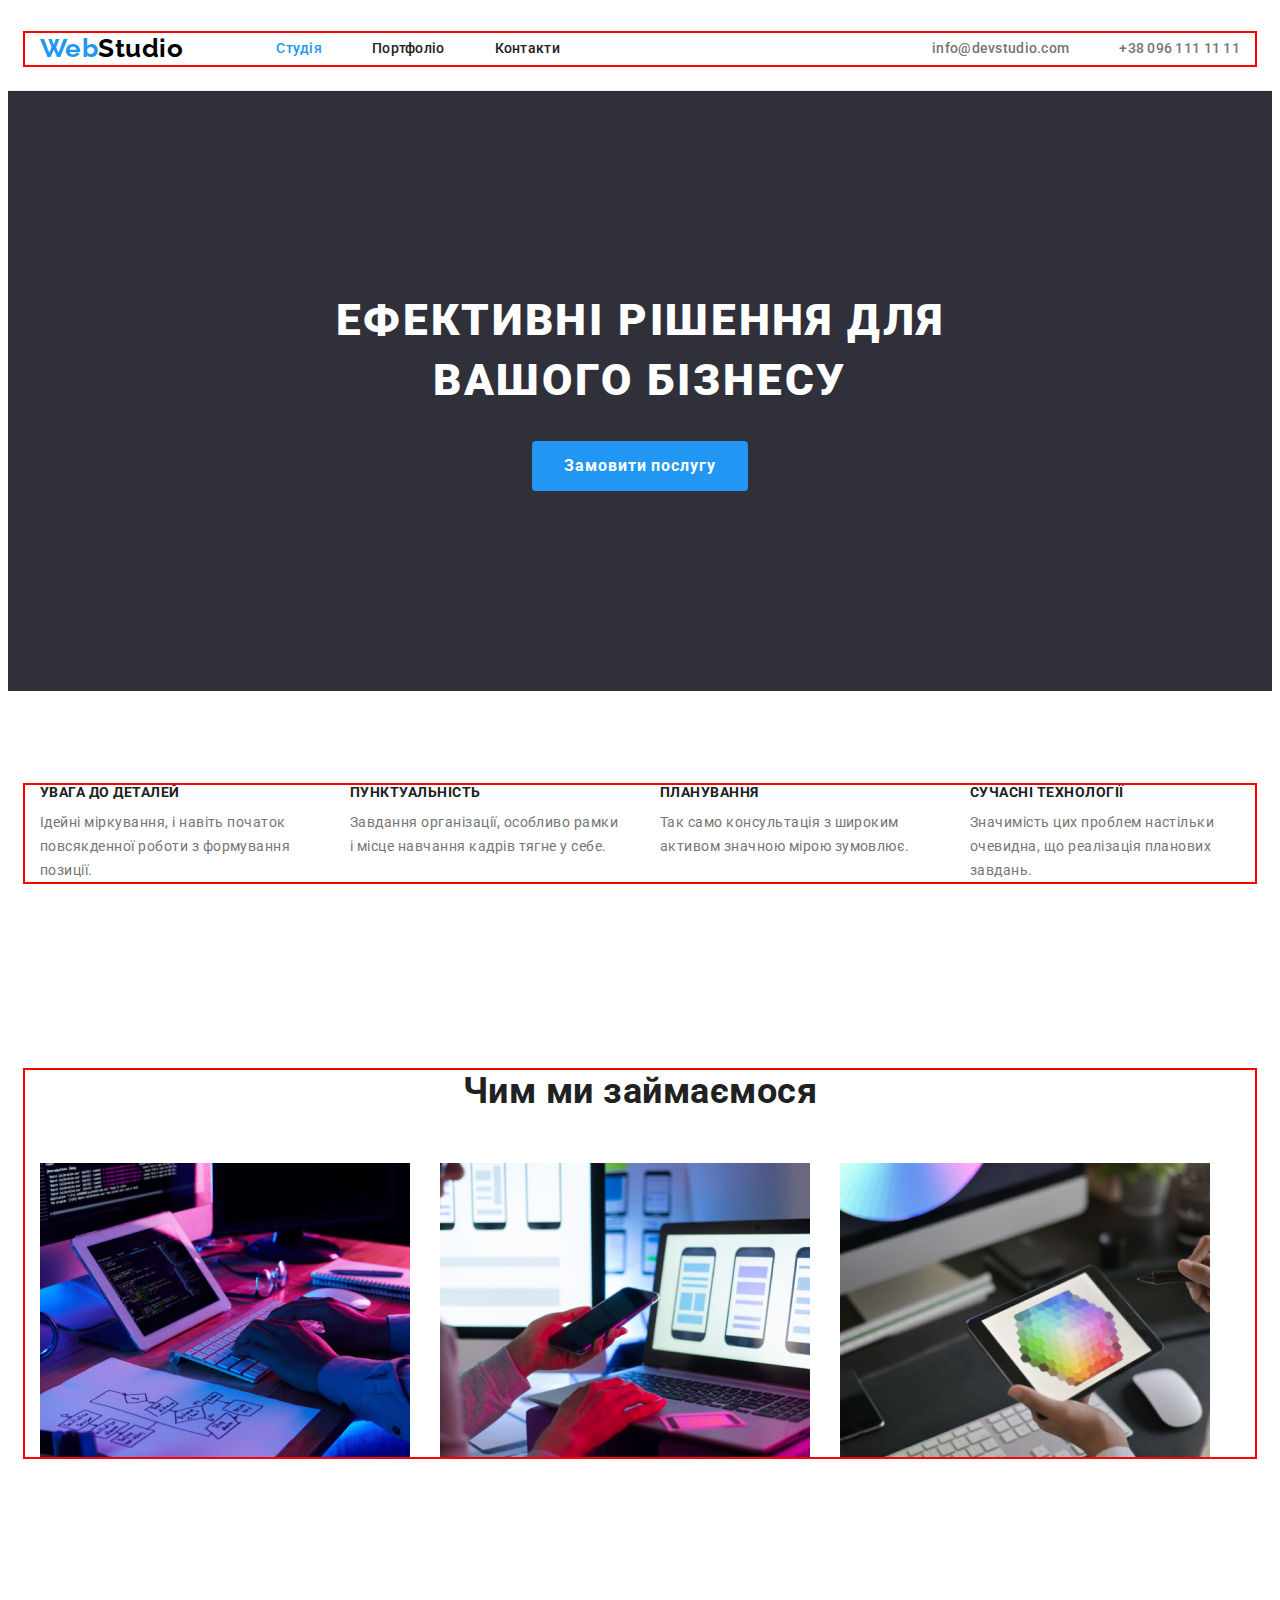
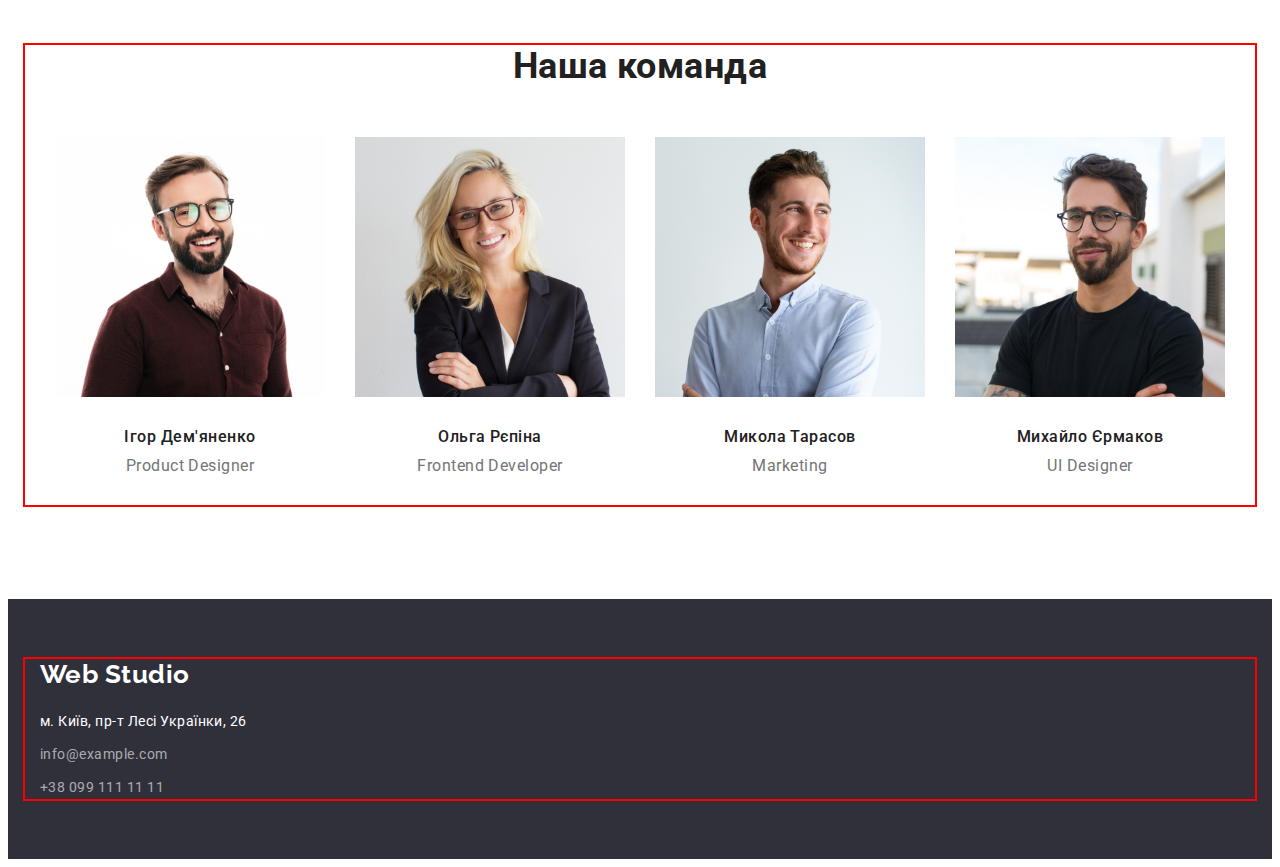
==== commit e817bba3: "Все поламав" ====
--- a/index.html
+++ b/index.html
@@ -17,29 +17,36 @@
 	<link rel="stylesheet" href="./CSS/styles.css" />
 </head>
 
+<!-- --------------- Основне тіло --------------- -->
+
 <body>
 
 	<!-- --------------- Шапка сторінки --------------- -->
 
 	<header class="header">
 		<div class="container main-nav">
+
+			<!-- --------------- Навігація сайту --------------- -->
+
 			<nav class="nav">
 				<a href="https://rodvelles.github.io/goit-markup-hw-03/" lang="en" class="logo">
-					<span class="caption">Web</span>Studio
+					<span class="logo-caption">Web</span>Studio
 				</a>
 				<ul class="site-nav list">
-					<li class="item">
-						<a href="https://rodvelles.github.io/goit-markup-hw-03/" class="link corrent">Студія</a>
+					<li class="site-nav-item">
+						<a href="https://rodvelles.github.io/goit-markup-hw-03/" class="site-nav-link corrent link">Студія</a>
 					</li>
-					<li class="item"><a href="./portfolio.html" class="link">Портфоліо</a></li>
-					<li class="item"><a href="" class="link">Контакти</a></li>
+					<li class="site-nav-item"><a href="./portfolio.html" class="site-nav-link link">Портфоліо</a></li>
+					<li class="site-nav-item"><a href="" class="site-nav-link link">Контакти</a></li>
 				</ul>
 			</nav>
 
-			<ul class="more list">
-				<li class="item"><a href="mailto:info@devstudio.com" lang="en" class="more-link">info@devstudio.com</a>
+			<!-- --------------- Контактна інформація --------------- -->
+
+			<ul class="kontakt list">
+				<li class="kontakt-item"><a href="mailto:info@devstudio.com" lang="en" class="kontakt-link">info@devstudio.com</a>
 				</li>
-				<li class="item"><a href="tel:+380961111111" class="more-link">+38 096 111 11 11</a></li>
+				<li class="kontakt-item"><a href="tel:+380961111111" class="kontakt-link">+38 096 111 11 11</a></li>
 			</ul>
 		</div>
 	</header>
@@ -55,33 +62,33 @@
 			<button type="button" class="button">Замовити послугу</button>
 		</section>
 
-		<!-- --------------- Список перева --------------- -->
+		<!-- --------------- Список переваг --------------- -->
 
 		<section class="section">
 			<div class="container">
-				<h2 class="section-title hidden">Переваги послуг</h2>
-				<ul class="list-items section-list">
-					<li class="item-box">
-						<h3 class="section-subtitle">УВАГА ДО ДЕТАЛЕЙ</h3>
-						<p class="section-text">
+				<h2 class="section-title visually-hidden">Переваги послуг</h2>
+				<ul class="advantages-items list">
+					<li class="advantages-box">
+						<h3 class="advantages-subtitle">УВАГА ДО ДЕТАЛЕЙ</h3>
+						<p class="advantages-text">
 							Ідейні міркування, і навіть початок повсякденної роботи з формування позиції.
 						</p>
 					</li>
-					<li class="item-box">
-						<h3 class="section-subtitle">ПУНКТУАЛЬНІСТЬ</h3>
-						<p class="section-text">
+					<li class="advantages-box">
+						<h3 class="advantages-subtitle">ПУНКТУАЛЬНІСТЬ</h3>
+						<p class="advantages-text">
 							Завдання організації, особливо рамки і місце навчання кадрів тягне у себе.
 						</p>
 					</li>
-					<li class="item-box">
-						<h3 class="section-subtitle">ПЛАНУВАННЯ</h3>
-						<p class="section-text">
+					<li class="advantages-box">
+						<h3 class="advantages-subtitle">ПЛАНУВАННЯ</h3>
+						<p class="advantages-text">
 							Так само консультація з широким активом значною мірою зумовлює.
 						</p>
 					</li>
-					<li class="item-box">
-						<h3 class="section-subtitle">СУЧАСНІ ТЕХНОЛОГІЇ</h3>
-						<p class="section-text">Значимість цих проблем настільки очевидна, що реалізація планових
+					<li class="advantages-box">
+						<h3 class="advantages-subtitle">СУЧАСНІ ТЕХНОЛОГІЇ</h3>
+						<p class="advantages-text">Значимість цих проблем настільки очевидна, що реалізація планових
 							завдань.</p>
 					</li>
 				</ul>
@@ -90,13 +97,13 @@
 
 		<!-- --------------- Розгляд послу --------------- -->
 
-		<section class="section sidebar">
+		<section class="section">
 			<div class="container">
-				<h2 class="section-title heading">Чим ми займаємося</h2>
-				<ul class="list-items">
-					<li><img src="./images/work1.jpg" alt="Работа з кодом" width="370" /></li>
-					<li><img src="./images/work2.jpg" alt="Работа з інтерфейсом" width="370" /></li>
-					<li><img src="./images/work3.jpg" alt="Работа з кольорами" width="370" /></li>
+				<h2 class="section-title">Чим ми займаємося</h2>
+				<ul class="service-list list">
+					<li class="service-item"><img src="./images/work1.jpg" alt="Работа з кодом" width="370" /></li>
+					<li class="service-item"><img src="./images/work2.jpg" alt="Работа з інтерфейсом" width="370" /></li>
+					<li class="service-item"><img src="./images/work3.jpg" alt="Работа з кольорами" width="370" /></li>
 				</ul>
 			</div>
 		</section>
@@ -106,33 +113,33 @@
 		<section class="section">
 			<div class="container">
 				<h2 class="section-title">Наша команда</h2>
-				<ul class="list-items">
+				<ul class="team-list list">
 					<li>
 						<img src="./images/foto1.jpg" alt="Ігор Дем'яненко" width="270" />
-						<div class="text-container">
-							<h3 class="section-name">Ігор Дем'яненко</h3>
-							<p lang="en" class="profession">Product Designer</p>
+						<div class="team-container">
+							<h3 class="team-name">Ігор Дем'яненко</h3>
+							<p lang="en" class="team-text">Product Designer</p>
 						</div>
 					</li>
 					<li>
 						<img src="./images/foto2.jpg" alt="Ольга Рєпіна" width="270" />
-						<div class="text-container">
-							<h3 class="section-name">Ольга Рєпіна</h3>
-							<p lang="en" class="profession">Frontend Developer</p>
+						<div class="team-container">
+							<h3 class="team-name">Ольга Рєпіна</h3>
+							<p lang="en" class="team-text">Frontend Developer</p>
 						</div>
 					</li>
 					<li>
 						<img src="./images/foto3.jpg" alt="Микола Тарасов" width="270" />
-						<div class="text-container">
-							<h3 class="section-name">Микола Тарасов</h3>
-							<p lang="en" class="profession">Marketing</p>
+						<div class="team-container">
+							<h3 class="team-name">Микола Тарасов</h3>
+							<p lang="en" class="team-text">Marketing</p>
 						</div>
 					</li>
 					<li>
 						<img src="./images/foto4.jpg" alt="Михайло Єрмаков" width="270" />
-						<div class="text-container">
-							<h3 class="section-name">Михайло Єрмаков</h3>
-							<p lang="en" class="profession">UI Designer</p>
+						<div class="team-container">
+							<h3 class="team-name">Михайло Єрмаков</h3>
+							<p lang="en" class="team-text">UI Designer</p>
 						</div>
 					</li>
 				</ul>
@@ -144,13 +151,13 @@
 
 	<footer class="footer">
 		<div class="container footer-nav">
-			<div>
+			<div class="footer-address">
 				<a href="https://rodvelles.github.io/goit-markup-hw-03/" lang="en" class="logo slogan">
 					<span class="caption">Web</span>
 					Studio
 				</a>
 				<address class="address">
-					<ul class="footer-adres list">
+					<ul class="footer-adres-list list">
 						<li class="link-addres">
 							<a href="https://goo.gl/maps/L85GYHgYwXiJg4kZ8" target="_blank" rel="noreferrer noopener"
 								class="address-map">
--- a/CSS/styles.css
+++ b/CSS/styles.css
@@ -30,317 +30,33 @@
 	--accent-btn-color: #ffffff;
 }
 
-body {
-	background-color: #ffffff;
-	color: var(--title-color);
-	font-family: Roboto, sans-serif;
-	letter-spacing: 0.03em;
-}
-
-ul {
+h1,
+h2,
+h3,
+h4,
+h5,
+h6,
+p {
+	margin: 0;
+}
+
+button {
+	cursor: pointer;
+}
+
+img {
+	display: block;
+}
+
+.list {
 	list-style: none;
-}
-
-.list {
 	margin: 0;
 	padding: 0;
 }
 
-.container {
-	margin-left: auto;
-	margin-right: auto;
-	width: 1200px;
-	padding-right: 15px;
-	padding-left: 15px;
-	outline: 2px solid red;
-}
-
-/* --------------- Оформлення шапки ---------------  */
-
-.header {
-	padding-top: 25px;
-	padding-bottom: 25px;
-	border-bottom: 1px solid #ececec;
-}
-
-.nav {
-	display: flex;
-}
-
-/* --------------- Логотип сайту ---------------  */
-
-.logo {
-	color: #000000;
-	font-family: Raleway, sans-seri;
-	font-weight: 700;
-	font-size: 26px;
-	line-height: 1.19;
-	text-decoration: none;
-}
-
-.caption {
-	color: #2196f3;
-	font-weight: 700;
-	font-size: 26px;
-	line-height: 1.19;
-}
-.main-nav {
-	display: flex;
-	flex-direction: row;
-	align-items: center;
-}
-
-/* --------------- Сайт зараз ---------------  */
-
-.site-nav {
-	display: flex;
-	align-items: center;
-	margin-left: 93px;
-}
-.site-nav .item:not(:last-child) {
-	margin-right: 50px;
-}
-
-.site-nav .link {
-	display: block;
-	padding-top: 8px;
-	padding-bottom: 8px;
-
-	color: #212121;
-	font-weight: 500;
-	font-size: 14px;
-	line-height: 1.14;
-	letter-spacing: 0.02em;
-	text-decoration: none;
-}
-
-.site-nav .link:hover,
-.site-nav .link:focus {
-	color: var(--accent-color);
-}
-
-.site-nav .link.corrent {
-	color: var(--accent-color);
-}
-
-/* --------------- Контактні дані ---------------  */
-
-.more {
-	margin-left: auto;
-	display: flex;
-}
-
-.more .item:not(:last-child) {
-	margin-right: 50px;
-}
-
-.more .more-link {
-	display: block;
-	padding-top: 8px;
-	padding-bottom: 8px;
-
-	color: #757575;
-	font-weight: 500;
-	font-size: 14px;
-	line-height: 1.14;
-	letter-spacing: 0.02em;
-	text-decoration: none;
-}
-
-.more .more-link:hover,
-.more .more-link:focus {
-	color: #2196f3;
-}
-
-/* --------------- Герой ---------------  */
-
-.hero {
-	padding-top: 200px;
-	padding-bottom: 200px;
-	margin: 0;
-	background-color: #2f303a;
-}
-
-.hero .hero-title {
-	max-width: 700px;
-	margin: 0;
-	padding: 0;
-	margin-left: auto;
-	margin-right: auto;
-	margin-bottom: 30px;
-
-	color: #ffffff;
-	font-weight: 900;
-	font-size: 44px;
-	line-height: 1.36;
-	text-align: center;
-	letter-spacing: 0.06em;
-	text-transform: uppercase;
-}
-
-.button {
-	border-radius: 4px;
-	padding: 10px 32px;
-	min-width: 200px;
-	border: none;
-	margin-right: auto;
-	margin-left: auto;
-
-	font-family: Roboto;
-	color: #ffffff;
-	background-color: #2196f3;
-	font-weight: 700;
-	font-size: 16px;
-	line-height: 1.88;
-	display: flex;
-	align-items: center;
-	text-align: center;
-	letter-spacing: 0.06em;
-}
-
-/* --------------- Переваги помлуг ---------------  */
-
-.section {
-	padding-top: 94px;
-	padding-bottom: 94px;
-}
-
-.section .hidden {
-	position: absolute;
-	width: 1px;
-	height: 1px;
-	margin: -1px;
-	border: 0;
-	padding: 0;
-	white-space: nowrap;
-	clip-path: inset(100%);
-	clip: rect(0 0 0 0);
-	overflow: hidden;
-}
-
-.list-items {
-	display: flex;
-	justify-content: space-between;
-	flex-wrap: wrap;
-	margin: 0;
-	padding: 0;
-}
-
-.item-box {
-	width: 270px;
-}
-
-.section .section-title {
-	margin-top: 0;
-	margin-bottom: 50px;
-
-	font-weight: 700;
-	font-size: 36px;
-	line-height: 1.17;
-	text-align: center;
-}
-
-.section .section-subtitle {
-	margin: 0;
-	margin-bottom: 10px;
-
-	font-weight: 700;
-	font-size: 14px;
-	line-height: 1.14;
-	text-transform: uppercase;
-}
-
-.section .section-text {
-	margin-top: 0;
-	margin-bottom: 0;
-
-	color: var(--primary-text-color);
-	font-weight: 400;
-	font-size: 14px;
-	line-height: 1.71;
-}
-
-/* --------------- Розгляд послуг ---------------  */
-
-.section.sidebar {
-	padding-top: 0;
-}
-
-.text-container {
-	padding-top: 30px;
-	padding-bottom: 30px;
-}
-
-/* --------------- Члени команди ---------------  */
-
-.section .section-name {
-	margin-bottom: 10px;
-
-	font-weight: 500;
-	font-size: 16px;
-	line-height: 1.19;
-	text-align: center;
-}
-
-.section .profession {
-	margin-top: 0;
-	margin-bottom: 0;
-
-	color: #757575;
-	font-weight: 400;
-	font-size: 16px;
-	line-height: 1.19;
-	text-align: center;
-}
-
-/* --------------- Футер ---------------  */
-
-.footer {
-	background-color: #2f303a;
-	padding-top: 60px;
-	padding-bottom: 60px;
-}
-
-.footer-nav {
-	display: flex;
-}
-
-.logo.slogan {
-	color: #ffffff;
-}
-
-.address {
-	margin-top: 20px;
-}
-
-.link-addres:not(:last-child) {
-	margin-bottom: 9px;
-}
-
-.address .address-map {
-	color: #ffffff;
-	font-style: normal;
-	font-weight: 400;
-	font-size: 14px;
-	line-height: 1.71;
-	text-decoration: none;
-}
-
-.address .address-link {
-	font-style: normal;
-	font-weight: 400;
-	font-size: 14px;
-	line-height: 1.71;
-	color: rgba(255, 255, 255, 0.6);
-	text-decoration: none;
-}
-
-.address .address-link:hover,
-.address .address-link:focus {
-	color: var(--accent-color);
-}
-
-/* --------------- Портфоліо ---------------  */
+.link {
+	text-decoration: none;
+}
 
 .visually-hidden {
 	position: absolute;
@@ -355,20 +71,322 @@
 	overflow: hidden;
 }
 
+
+/* --------------- Контент сторінки ---------------  */
+
+body {
+	background-color: #ffffff;
+	color: var(--title-color);
+	font-family: Roboto, sans-serif;
+	letter-spacing: 0.03em;
+}
+
+.container {
+	margin-left: auto;
+	margin-right: auto;
+	width: 1200px;
+	padding-right: 15px;
+	padding-left: 15px;
+	outline: 2px solid red;
+}
+
+.section {
+	padding-top: 94px;
+	padding-bottom: 94px;
+}
+
+/* --------------- Оформлення шапки ---------------  */
+
+.header {
+	padding-top: 25px;
+	padding-bottom: 25px;
+	border-bottom: 1px solid #ececec;
+}
+
+.nav {
+	display: flex;
+}
+
+/* --------------- Логотип сайту ---------------  */
+
+.logo {
+	color: #000000;
+	font-family: Raleway, sans-seri;
+	font-weight: 700;
+	font-size: 26px;
+	line-height: 1.19;
+	text-decoration: none;
+}
+
+.logo-caption {
+	color: #2196f3;
+	font-weight: 700;
+	font-size: 26px;
+	line-height: 1.19;
+}
+.main-nav {
+	display: flex;
+	flex-direction: row;
+	align-items: center;
+}
+
+/* --------------- Сайт зараз ---------------  */
+
+.site-nav {
+	display: flex;
+	align-items: center;
+	margin-left: 93px;
+}
+.site-nav-item:not(:last-child) {
+	margin-right: 50px;
+}
+
+.site-nav-link  {
+	display: block;
+	padding-top: 8px;
+	padding-bottom: 8px;
+
+	color: #212121;
+	font-weight: 500;
+	font-size: 14px;
+	line-height: 1.14;
+	letter-spacing: 0.02em;
+	text-decoration: none;
+}
+
+.site-nav-link:hover,
+.site-nav-link:focus {
+	color: var(--accent-color);
+}
+
+.site-nav-link.corrent {
+	color: var(--accent-color);
+}
+
+/* --------------- Контактні дані ---------------  */
+
+.kontakt {
+	margin-left: auto;
+	display: flex;
+}
+
+.kontakt-item:not(:last-child) {
+	margin-right: 50px;
+}
+
+.kontakt-link {
+	display: block;
+	padding-top: 8px;
+	padding-bottom: 8px;
+
+	color: #757575;
+	font-weight: 500;
+	font-size: 14px;
+	line-height: 1.14;
+	letter-spacing: 0.02em;
+	text-decoration: none;
+}
+
+.kontakt-link:hover,
+.kontakt-link:focus {
+	color: #2196f3;
+}
+
+/* --------------- Герой ---------------  */
+
+.hero {
+	padding-top: 200px;
+	padding-bottom: 200px;
+	margin: 0;
+	background-color: #2f303a;
+}
+
+.hero .hero-title {
+	max-width: 700px;
+	margin-left: auto;
+	margin-right: auto;
+	margin-bottom: 30px;
+
+	color: #ffffff;
+	font-weight: 900;
+	font-size: 44px;
+	line-height: 1.36;
+	text-align: center;
+	letter-spacing: 0.06em;
+	text-transform: uppercase;
+}
+
+.button {
+	border-radius: 4px;
+	padding: 10px 32px;
+	min-width: 200px;
+	border: none;
+	margin-right: auto;
+	margin-left: auto;
+	display: block;
+	align-items: center;
+	text-align: center;
+
+	font-family: Roboto;
+	color: #ffffff;
+	background-color: #2196f3;
+	font-weight: 700;
+	font-size: 16px;
+	line-height: 1.88;
+	letter-spacing: 0.06em;
+}
+
+.button:hover,
+.button:focus {
+	background: #188CE8;
+}
+
+/* --------------- Переваги помлуг ---------------  */
+
+.advantages-items {
+	display: flex;
+	justify-content: space-between;
+	flex-wrap: wrap;
+}
+
+.advantages-box {
+	width: 270px;
+}
+
+.advantages-subtitle {
+	margin: 0;
+	margin-bottom: 10px;
+
+	font-weight: 700;
+	font-size: 14px;
+	line-height: 1.14;
+	text-transform: uppercase;
+}
+
+.advantages-text {
+	color: var(--primary-text-color);
+	font-weight: 400;
+	font-size: 14px;
+	line-height: 1.71;
+}
+
+/* --------------- Розгляд послуг ---------------  */
+
+.section-title {
+	margin-bottom: 50px;
+
+	font-weight: 700;
+	font-size: 36px;
+	line-height: 1.17;
+	text-align: center;
+}
+
+.service-list {
+	display: flex;
+}
+
+.service-item {
+	margin-right: 30px;
+}
+
+.service-item:last-child {
+	margin-right: 0;
+}
+
+/* --------------- Члени команди ---------------  */
+
+.team-list {
+	display: flex;
+	justify-content: center;
+	gap: 30px;
+}
+
+.team-container {
+	padding-top: 30px;
+	padding-bottom: 30px;
+}
+
+.team-name {
+	margin-bottom: 10px;
+
+	font-weight: 500;
+	font-size: 16px;
+	line-height: 1.19;
+	text-align: center;
+}
+
+.team-text {
+	color: #757575;
+	font-weight: 400;
+	font-size: 16px;
+	line-height: 1.19;
+	text-align: center;
+}
+
+/* --------------- Футер ---------------  */
+
+.footer {
+	background-color: #2f303a;
+	padding-top: 60px;
+	padding-bottom: 60px;
+}
+
+.footer-nav {
+	display: flex;
+}
+
+.logo.slogan {
+	color: #ffffff;
+}
+
+.address {
+	margin-top: 20px;
+}
+
+.link-addres:not(:last-child) {
+	margin-bottom: 9px;
+}
+
+.address .address-map {
+	color: #ffffff;
+	font-style: normal;
+	font-weight: 400;
+	font-size: 14px;
+	line-height: 1.71;
+	text-decoration: none;
+}
+
+.address .address-link {
+	font-style: normal;
+	font-weight: 400;
+	font-size: 14px;
+	line-height: 1.71;
+	color: rgba(255, 255, 255, 0.6);
+	text-decoration: none;
+}
+
+.address .address-link:hover,
+.address .address-link:focus {
+	color: var(--accent-color);
+}
+
+
+/* --------------- Портфоліо ---------------  */
+
+
 /* --------------- Фільтир ---------------  */
 
-.buttons {
+.buttons-gallery {
 	display: flex;
 	justify-content: center;
-	margin-top: 0;
 	margin-bottom: 50px;
 }
 
-.buttons .btn-item:not(:last-child) {
+.btn-gallery:not(:last-child) {
 	margin-right: 8px;
 }
 
-.buttons .btn {
+.btn {
 	border-radius: 4px;
 	padding: 6px 22px;
 	border: none;
@@ -383,25 +401,25 @@
 	letter-spacing: 0.03em;
 }
 
-.buttons .btn:hover,
-.buttons .btn:focus {
+.btn:hover,
+.btn:focus {
 	color: var(--accent-btn-color);
 	background-color: var(--accent-color);
 }
 
 /* --------------- Список проектів ---------------  */
 
-.items {
+.gallery-list {
 	display: flex;
 	flex-wrap: wrap;
 	justify-content: center;
 }
 
-.items .item-features:not(:nth-child(n + 7)) {
+.item-gallery:not(:nth-child(n + 7)) {
 	margin-bottom: 30px;
 }
 
-.items .item-features:not(:nth-child(3n)) {
+.item-gallery:not(:nth-child(3n)) {
 	margin-right: 30px;
 }
 
